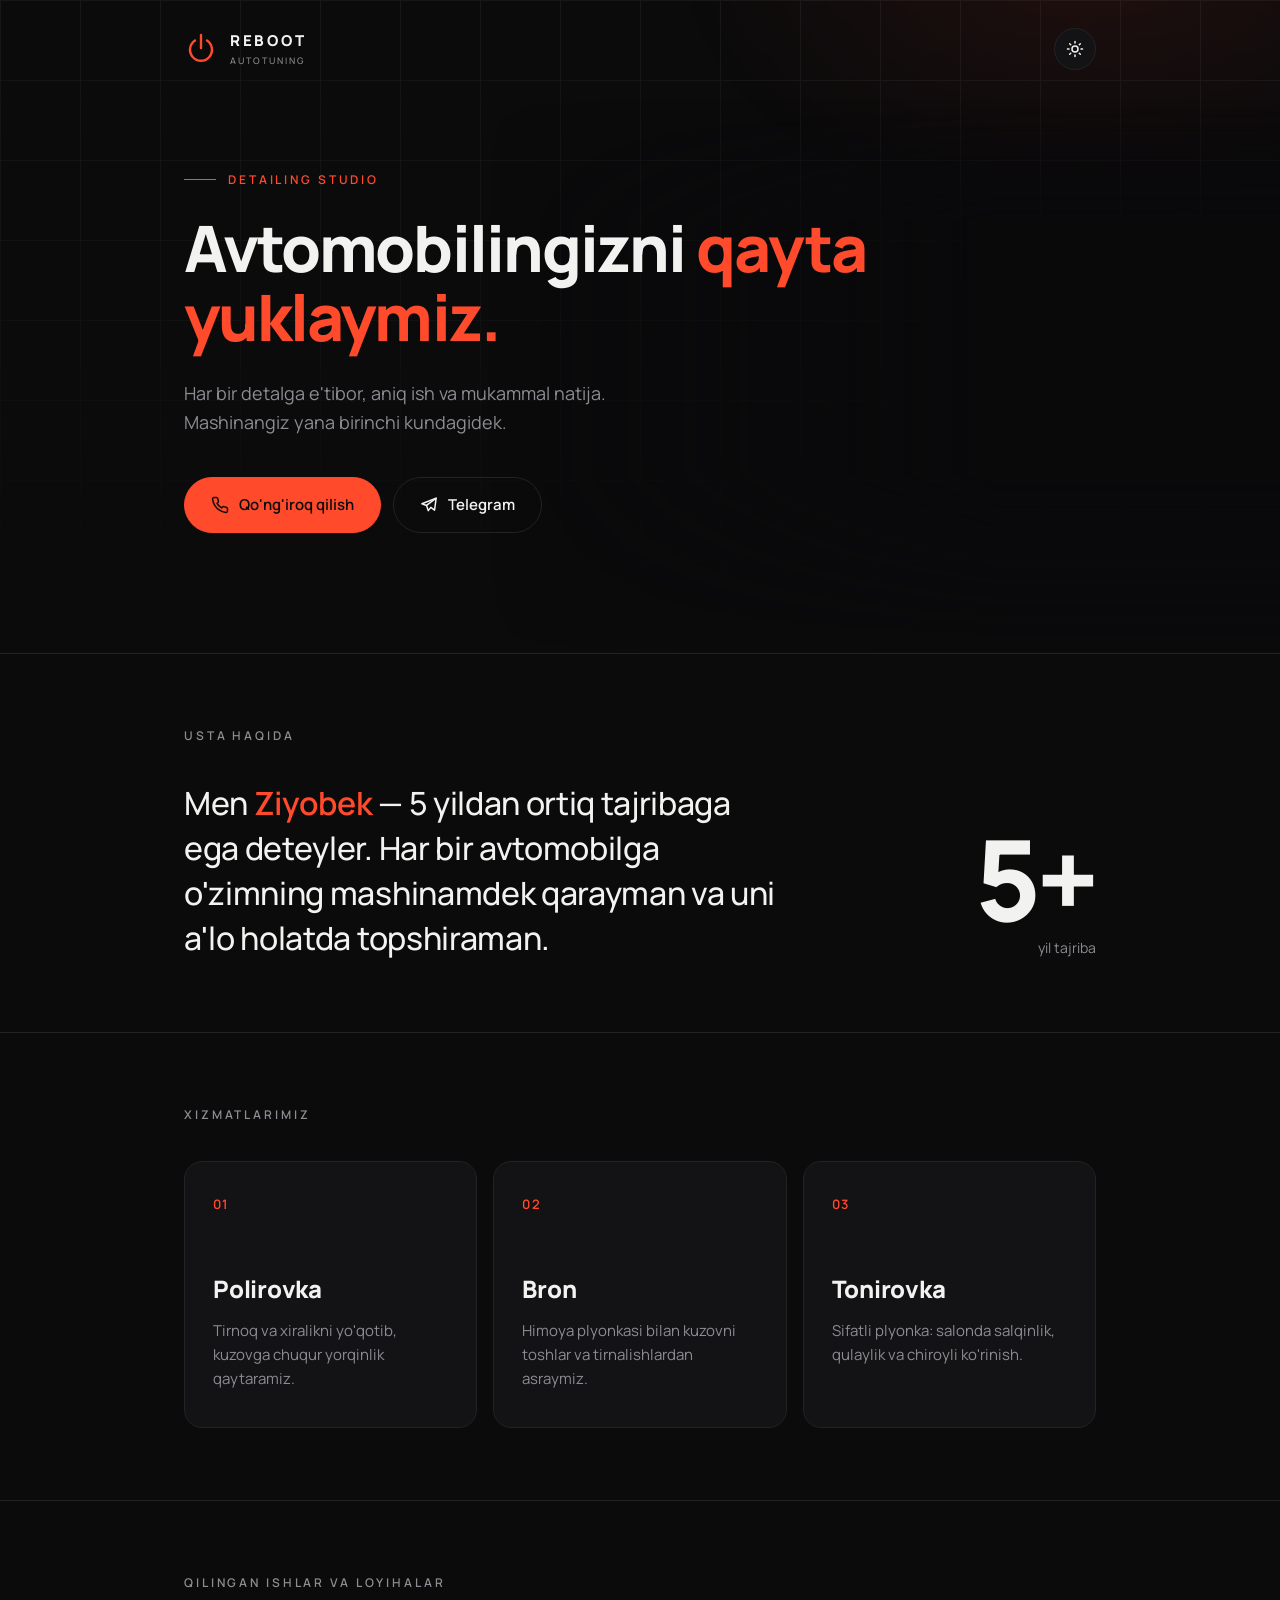
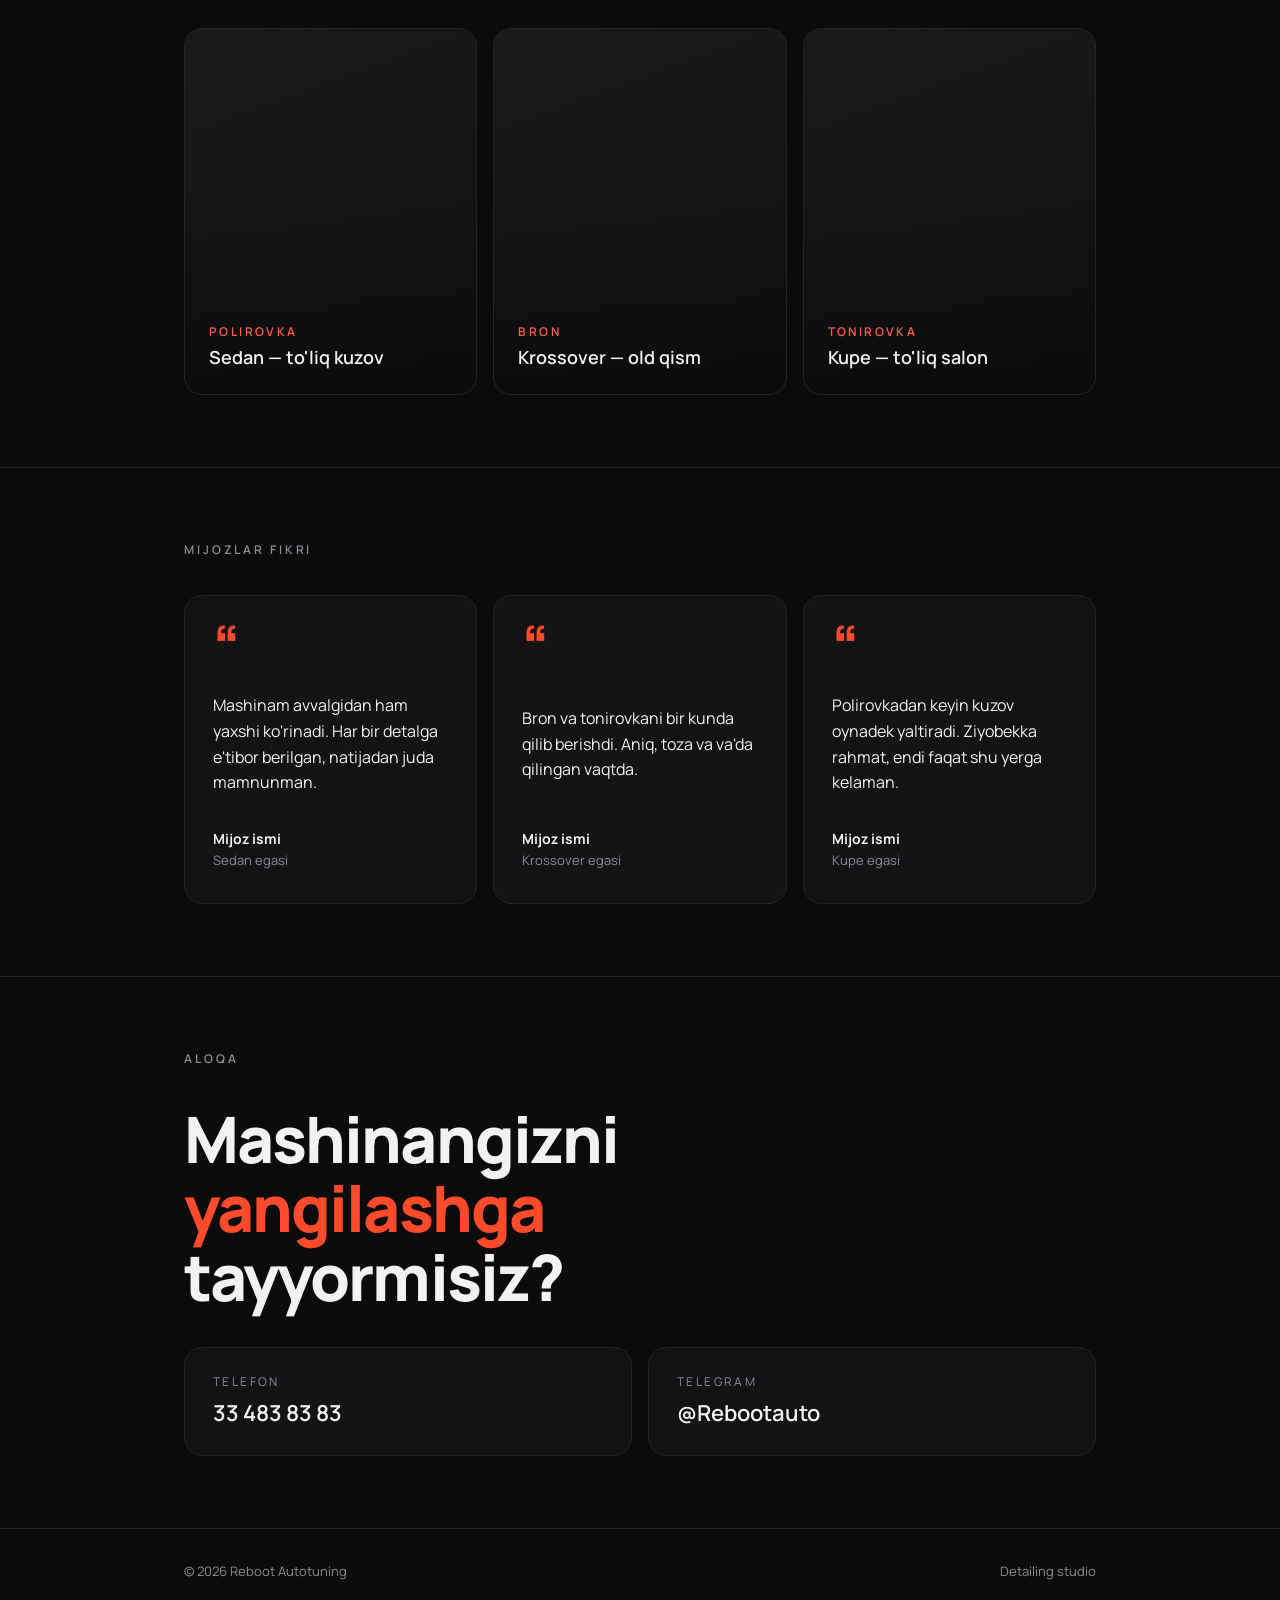
==== index.html @ 63d1b593 "Birinchi commit: Reboot Autotuning vizitka sayti Asosiy sayt (index.html, style.css, script.js), alo" ====
<!DOCTYPE html>
<html lang="uz">
<head>
<meta charset="UTF-8">
<meta name="viewport" content="width=device-width, initial-scale=1">
<title>Reboot Autotuning — Detailing studio</title>
<meta name="description" content="Reboot Autotuning — detailing studiya. Polirovka, bron va tonirovka. Usta: Ziyobek, 5 yildan ortiq tajriba.">
<meta name="theme-color" content="#0b0b0c">
<link rel="preconnect" href="https://fonts.googleapis.com">
<link rel="preconnect" href="https://fonts.gstatic.com" crossorigin>
<link href="https://fonts.googleapis.com/css2?family=Manrope:wght@400;500;600;800&display=swap" rel="stylesheet">
<link rel="stylesheet" href="style.css">
<script src="script.js"></script>
</head>
<body>

<header>
  <div class="wrap">
    <svg class="logo-mark" viewBox="0 0 34 34" fill="none" stroke="currentColor" stroke-width="2.4" stroke-linecap="round" aria-hidden="true">
      <path d="M11 8.5a11 11 0 1 0 12 0"/>
      <path d="M17 3v13"/>
    </svg>
    <div class="logo-text">REBOOT<small>AUTOTUNING</small></div>
    <button class="theme-toggle" id="theme-toggle" type="button" aria-label="Mavzuni almashtirish (qorong'i / yorug')" title="Mavzuni almashtirish">
      <svg class="i-sun" viewBox="0 0 24 24" fill="none" stroke="currentColor" stroke-width="2" stroke-linecap="round" aria-hidden="true"><circle cx="12" cy="12" r="4"/><path d="M12 2v2M12 20v2M4.9 4.9l1.4 1.4M17.7 17.7l1.4 1.4M2 12h2M20 12h2M4.9 19.1l1.4-1.4M17.7 6.3l1.4-1.4"/></svg>
      <svg class="i-moon" viewBox="0 0 24 24" fill="none" stroke="currentColor" stroke-width="2" stroke-linecap="round" stroke-linejoin="round" aria-hidden="true"><path d="M21 12.8A9 9 0 1 1 11.2 3a7 7 0 0 0 9.8 9.8z"/></svg>
    </button>
  </div>
</header>

<main>
  <div class="hero">
    <div class="car-photo" role="img" aria-label="Qora sport avtomobil"></div>
    <div class="wrap">
      <div class="eyebrow">Detailing studio</div>
      <h1>Avtomobilingizni <em>qayta yuklaymiz.</em></h1>
      <p class="lead">Har bir detalga e'tibor, aniq ish va mukammal natija. Mashinangiz yana birinchi kundagidek.</p>
      <div class="btns">
        <a class="btn btn-primary" href="tel:+998334838383">
          <svg viewBox="0 0 24 24" fill="none" stroke="currentColor" stroke-width="2" stroke-linecap="round" stroke-linejoin="round"><path d="M22 16.9v3a2 2 0 0 1-2.2 2 19.8 19.8 0 0 1-8.6-3.1 19.5 19.5 0 0 1-6-6A19.8 19.8 0 0 1 2.1 4.2 2 2 0 0 1 4.1 2h3a2 2 0 0 1 2 1.7c.1 1 .4 1.9.7 2.8a2 2 0 0 1-.5 2.1L8 9.9a16 16 0 0 0 6 6l1.3-1.3a2 2 0 0 1 2.1-.4c.9.3 1.8.6 2.8.7a2 2 0 0 1 1.7 2z"/></svg>
          Qo'ng'iroq qilish
        </a>
        <a class="btn btn-ghost" href="https://t.me/Rebootauto" target="_blank" rel="noopener">
          <svg viewBox="0 0 24 24" fill="none" stroke="currentColor" stroke-width="2" stroke-linecap="round" stroke-linejoin="round"><path d="M21.5 3 2.5 10.3l6.2 2.3 2.3 6.9 3.4-4.3 5 3.7z"/><path d="m8.7 12.6 12.8-9.6"/></svg>
          Telegram
        </a>
      </div>
    </div>
  </div>

  <section>
    <div class="wrap">
      <div class="label">Usta haqida</div>
      <div class="about">
        <p>Men <b>Ziyobek</b> — 5 yildan ortiq tajribaga ega deteyler. Har bir avtomobilga o'zimning mashinamdek qarayman va uni a'lo holatda topshiraman.</p>
        <div class="stat"><strong>5+</strong><span>yil tajriba</span></div>
      </div>
    </div>
  </section>

  <section>
    <div class="wrap">
      <div class="label">Xizmatlarimiz</div>
      <div class="services">
        <div class="card">
          <div class="n">01</div>
          <h3>Polirovka</h3>
          <p>Tirnoq va xiralikni yo'qotib, kuzovga chuqur yorqinlik qaytaramiz.</p>
        </div>
        <div class="card">
          <div class="n">02</div>
          <h3>Bron</h3>
          <p>Himoya plyonkasi bilan kuzovni toshlar va tirnalishlardan asraymiz.</p>
        </div>
        <div class="card">
          <div class="n">03</div>
          <h3>Tonirovka</h3>
          <p>Sifatli plyonka: salonda salqinlik, qulaylik va chiroyli ko'rinish.</p>
        </div>
      </div>
    </div>
  </section>

  <section id="ishlar">
    <div class="wrap">
      <div class="label">Qilingan ishlar va loyihalar</div>
      <!-- Rasm qo'shish: images/ papkaga work-1.jpg, work-2.jpg, work-3.jpg nomi bilan joylang.
           Yangi ish qo'shish uchun <figure> blokini nusxalang. -->
      <div class="works">
        <figure class="work" style="--img: url('images/work-1.jpg')">
          <figcaption><span>Polirovka</span><strong>Sedan — to'liq kuzov</strong></figcaption>
        </figure>
        <figure class="work" style="--img: url('images/work-2.jpg')">
          <figcaption><span>Bron</span><strong>Krossover — old qism</strong></figcaption>
        </figure>
        <figure class="work" style="--img: url('images/work-3.jpg')">
          <figcaption><span>Tonirovka</span><strong>Kupe — to'liq salon</strong></figcaption>
        </figure>
      </div>
    </div>
  </section>

  <section id="fikrlar">
    <div class="wrap">
      <div class="label">Mijozlar fikri</div>
      <!-- DIQQAT: quyidagi fikrlar namuna. Saytni e'lon qilishdan oldin haqiqiy mijozlar fikri bilan almashtiring. -->
      <div class="reviews">
        <blockquote class="review">
          <p>Mashinam avvalgidan ham yaxshi ko'rinadi. Har bir detalga e'tibor berilgan, natijadan juda mamnunman.</p>
          <footer><strong>Mijoz ismi</strong><span>Sedan egasi</span></footer>
        </blockquote>
        <blockquote class="review">
          <p>Bron va tonirovkani bir kunda qilib berishdi. Aniq, toza va va'da qilingan vaqtda.</p>
          <footer><strong>Mijoz ismi</strong><span>Krossover egasi</span></footer>
        </blockquote>
        <blockquote class="review">
          <p>Polirovkadan keyin kuzov oynadek yaltiradi. Ziyobekka rahmat, endi faqat shu yerga kelaman.</p>
          <footer><strong>Mijoz ismi</strong><span>Kupe egasi</span></footer>
        </blockquote>
      </div>
    </div>
  </section>

  <section class="contact">
    <div class="wrap">
      <div class="label">Aloqa</div>
      <h2>Mashinangizni <em>yangilashga</em> tayyormisiz?</h2>
      <div class="contact-list">
        <a class="contact-item" href="tel:+998334838383">
          <span>Telefon</span>
          <strong>33 483 83 83</strong>
        </a>
        <a class="contact-item" href="https://t.me/Rebootauto" target="_blank" rel="noopener">
          <span>Telegram</span>
          <strong>@Rebootauto</strong>
        </a>
      </div>
    </div>
  </section>
</main>

<footer>
  <div class="wrap">
    <span>© <span id="y">2026</span> Reboot Autotuning</span>
    <span>Detailing studio</span>
  </div>
</footer>

</body>
</html>
---- style.css ----
:root {
  color-scheme: dark;
  --bg: #0b0b0c;
  --surface: #131315;
  --line: #232326;
  --text: #f2f2f0;
  --muted: #8c8c92;
  --accent: #ff4a2b;
  --accent-hover: #ff6246;
  --on-accent: #0b0b0c;
  --glow: rgba(255,74,43,.16);
  --ph-a: #1a1a1d;
  --ph-b: #0f0f11;
}
:root[data-theme="light"] {
  color-scheme: light;
  --bg: #f4f3f0;
  --surface: #ffffff;
  --line: #e1dfda;
  --text: #141416;
  --muted: #66666d;
  --accent: #d9341a;
  --accent-hover: #bf2b13;
  --on-accent: #ffffff;
  --glow: rgba(217,52,26,.10);
  --ph-a: #e9e7e2;
  --ph-b: #d9d6cf;
}
* { box-sizing: border-box; margin: 0; padding: 0; }
html { scroll-behavior: smooth; }
body {
  background: var(--bg);
  color: var(--text);
  font-family: "Manrope", system-ui, -apple-system, "Segoe UI", sans-serif;
  line-height: 1.6;
  -webkit-font-smoothing: antialiased;
  overflow-x: hidden;
}
a { color: inherit; text-decoration: none; }

/* background glow + fine grid */
body::before {
  content: "";
  position: fixed; inset: 0; z-index: -1;
  background:
    radial-gradient(600px 400px at 85% -5%, var(--glow), transparent 70%),
    linear-gradient(var(--line) 1px, transparent 1px) 0 0 / 80px 80px,
    linear-gradient(90deg, var(--line) 1px, transparent 1px) 0 0 / 80px 80px;
  opacity: .55;
  mask-image: linear-gradient(#000 0%, transparent 70%);
  -webkit-mask-image: linear-gradient(#000 0%, transparent 70%);
}

.wrap { max-width: 960px; margin: 0 auto; padding: 0 24px; }

/* header */
header { padding: 28px 0; }
header .wrap { display: flex; align-items: center; gap: 12px; }
.logo-mark { width: 34px; height: 34px; flex: none; color: var(--accent); }
.logo-text { font-weight: 800; letter-spacing: .18em; font-size: 15px; }
.logo-text small {
  display: block; font-weight: 500; letter-spacing: .22em;
  font-size: 9px; color: var(--muted); margin-top: 1px;
}

/* theme toggle */
.nav-link { margin-left: auto; font-weight: 600; font-size: 14px; padding: 9px 18px; border-radius: 999px; border: 1px solid var(--line); background: var(--surface); transition: border-color .2s; }
.nav-link:hover { border-color: var(--accent); }
.nav-link + .theme-toggle { margin-left: 0; }
.theme-toggle {
  margin-left: auto; width: 42px; height: 42px; flex: none;
  display: grid; place-items: center; cursor: pointer;
  background: var(--surface); color: var(--text);
  border: 1px solid var(--line); border-radius: 50%;
  transition: border-color .2s, transform .2s;
}
.theme-toggle:hover { border-color: var(--accent); transform: rotate(15deg); }
.theme-toggle:focus-visible { outline: 2px solid var(--accent); outline-offset: 3px; }
.theme-toggle svg { width: 18px; height: 18px; }
.theme-toggle .i-moon { display: none; }
:root[data-theme="light"] .theme-toggle .i-sun { display: none; }
:root[data-theme="light"] .theme-toggle .i-moon { display: block; }
.theme-anim, .theme-anim * { transition: background-color .3s, color .3s, border-color .3s !important; }

/* hero */
:root { --h-size: clamp(34px, 6vw, 64px); }
.hero { padding: 72px 0 120px; position: relative; overflow: hidden; }
.hero .wrap { position: relative; z-index: 1; }
.car-photo {
  position: absolute; inset: 0; z-index: 0; pointer-events: none;
  background: #0b0b0c url("https://images.unsplash.com/photo-1747770641554-a1c16ad4821e?fm=jpg&q=70&w=1600&auto=format&fit=crop") center 48% / cover no-repeat;
  transform: scaleX(-1);
  opacity: .9; filter: brightness(1.35) contrast(1.05);
  mask-image: linear-gradient(to left, transparent 38%, #000 78%), linear-gradient(to bottom, transparent 0%, #000 22%, #000 68%, transparent 100%);
  -webkit-mask-image: linear-gradient(to left, transparent 38%, #000 78%), linear-gradient(to bottom, transparent 0%, #000 22%, #000 68%, transparent 100%);
  mask-composite: intersect; -webkit-mask-composite: source-in;
}
.eyebrow {
  font-size: 12px; font-weight: 600; letter-spacing: .24em;
  text-transform: uppercase; color: var(--accent);
  display: flex; align-items: center; gap: 12px; margin-bottom: 24px;
}
.eyebrow::before { content: ""; width: 32px; height: 1px; background: var(--accent); }
h1 {
  font-size: var(--h-size);
  line-height: 1.08; font-weight: 800; letter-spacing: -.03em;
  max-width: 16ch;
}
h1 em { font-style: normal; color: var(--accent); }
.lead { margin-top: 28px; max-width: 46ch; color: var(--muted); font-size: 18px; }

.btns { display: flex; flex-wrap: wrap; gap: 12px; margin-top: 40px; }
.btn {
  display: inline-flex; align-items: center; gap: 10px;
  padding: 15px 26px; border-radius: 999px;
  font-weight: 600; font-size: 15px;
  border: 1px solid var(--line);
  transition: transform .2s, background .2s, border-color .2s;
}
.btn svg { width: 18px; height: 18px; flex: none; }
.btn:hover { transform: translateY(-2px); }
.btn-primary { background: var(--accent); border-color: var(--accent); color: var(--on-accent); }
.btn-primary:hover { background: var(--accent-hover); border-color: var(--accent-hover); }
.btn-ghost:hover { border-color: var(--text); }

/* sections */
section { padding: 72px 0; border-top: 1px solid var(--line); }
.label {
  font-size: 12px; font-weight: 600; letter-spacing: .24em;
  text-transform: uppercase; color: var(--muted); margin-bottom: 36px;
}

/* about */
.about { display: grid; grid-template-columns: 1fr auto; gap: 48px; align-items: end; }
.about p { font-size: clamp(22px, 3.4vw, 32px); font-weight: 500; line-height: 1.4; letter-spacing: -.01em; max-width: 30ch; }
.about p b { color: var(--accent); font-weight: 600; }
.stat { text-align: right; }
.stat strong { display: block; font-size: clamp(64px, 11vw, 112px); font-weight: 800; line-height: 1; letter-spacing: -.04em; }
.stat span { color: var(--muted); font-size: 14px; }

/* services */
.services { display: grid; grid-template-columns: repeat(3, 1fr); gap: 16px; }
.card {
  background: var(--surface); border: 1px solid var(--line);
  border-radius: 18px; padding: 32px 28px 36px;
  transition: border-color .25s, transform .25s;
}
.card:hover { border-color: var(--accent); transform: translateY(-4px); }
.card .n { font-size: 13px; color: var(--accent); font-weight: 600; letter-spacing: .1em; }
.card h3 { font-size: 24px; font-weight: 800; letter-spacing: -.01em; margin: 56px 0 10px; }
.card p { color: var(--muted); font-size: 15px; }

/* contact */
.contact h2 { font-size: var(--h-size); font-weight: 800; letter-spacing: -.03em; line-height: 1.08; margin-bottom: 36px; max-width: 16ch; }
.contact h2 em { font-style: normal; color: var(--accent); }
.contact-list { display: grid; grid-template-columns: repeat(2, 1fr); gap: 16px; }
.contact-item {
  display: flex; flex-direction: column; gap: 4px;
  background: var(--surface); border: 1px solid var(--line);
  border-radius: 18px; padding: 24px 28px;
  transition: border-color .25s, transform .25s;
}
.contact-item:hover { border-color: var(--accent); transform: translateY(-3px); }
.contact-item span { font-size: 12px; letter-spacing: .2em; text-transform: uppercase; color: var(--muted); }
.contact-item strong { font-size: 22px; font-weight: 600; }

footer { padding: 32px 0 48px; color: var(--muted); font-size: 13px; border-top: 1px solid var(--line); }
footer .wrap { display: flex; justify-content: space-between; flex-wrap: wrap; gap: 8px; }

/* works */
.works { display: grid; grid-template-columns: repeat(3, 1fr); gap: 16px; }
.work {
  position: relative; aspect-ratio: 4 / 5; overflow: hidden;
  border-radius: 18px; border: 1px solid var(--line);
  background:
    linear-gradient(to top, rgba(11,11,12,.9) 0%, rgba(11,11,12,0) 55%),
    var(--img) center / cover no-repeat,
    linear-gradient(160deg, var(--ph-a), var(--ph-b));
  transition: border-color .25s, transform .25s;
}
.work:hover { border-color: var(--accent); transform: translateY(-4px); }
.work figcaption { position: absolute; left: 24px; right: 24px; bottom: 22px; display: flex; flex-direction: column; gap: 2px; }
.work figcaption span { font-size: 12px; font-weight: 600; letter-spacing: .2em; text-transform: uppercase; color: #ff6246; }
.work figcaption strong { font-size: 18px; font-weight: 600; color: #f2f2f0; }

/* reviews */
.reviews { display: grid; grid-template-columns: repeat(3, 1fr); gap: 16px; }
.review {
  background: var(--surface); border: 1px solid var(--line);
  border-radius: 18px; padding: 32px 28px;
  display: flex; flex-direction: column; justify-content: space-between; gap: 32px;
}
.review::before { content: "\201C"; font-size: 56px; line-height: .6; color: var(--accent); font-weight: 800; }
.review p { font-size: 16px; line-height: 1.6; }
.review footer { display: flex; flex-direction: column; padding: 0; border: 0; color: var(--text); font-size: 14px; }
.review footer span { color: var(--muted); font-size: 13px; }

/* light theme: soften the dark photo into the light page */
:root[data-theme="light"] .car-photo { opacity: .32; mix-blend-mode: multiply; filter: brightness(1.6) contrast(1.1); }

/* entrance */
@keyframes rise { from { opacity: 0; transform: translateY(18px); } to { opacity: 1; transform: none; } }
.hero .wrap > * { animation: rise .8s cubic-bezier(.2,.7,.2,1) both; }
.hero .wrap > *:nth-child(2) { animation-delay: .08s; }
.hero .wrap > *:nth-child(3) { animation-delay: .16s; }
.hero .wrap > *:nth-child(4) { animation-delay: .24s; }
@media (prefers-reduced-motion: reduce) {
  html { scroll-behavior: auto; }
  .hero .wrap > * { animation: none; }
  .btn, .card, .contact-item { transition: none; }
}

@media (max-width: 720px) {
  .hero { padding: 40px 0 150px; }
  .car-photo { background-position: 30% 55%; opacity: .7; }
  :root[data-theme="light"] .car-photo { opacity: .28; }
  .about { grid-template-columns: 1fr; gap: 32px; }
  .stat { text-align: left; }
  .services, .contact-list { grid-template-columns: 1fr; }
  .works, .reviews { grid-template-columns: 1fr; }
  .work { aspect-ratio: 4 / 3; }
  .card h3 { margin-top: 36px; }
  .btn { flex: 1 1 100%; justify-content: center; }
  section { padding: 56px 0; }
}
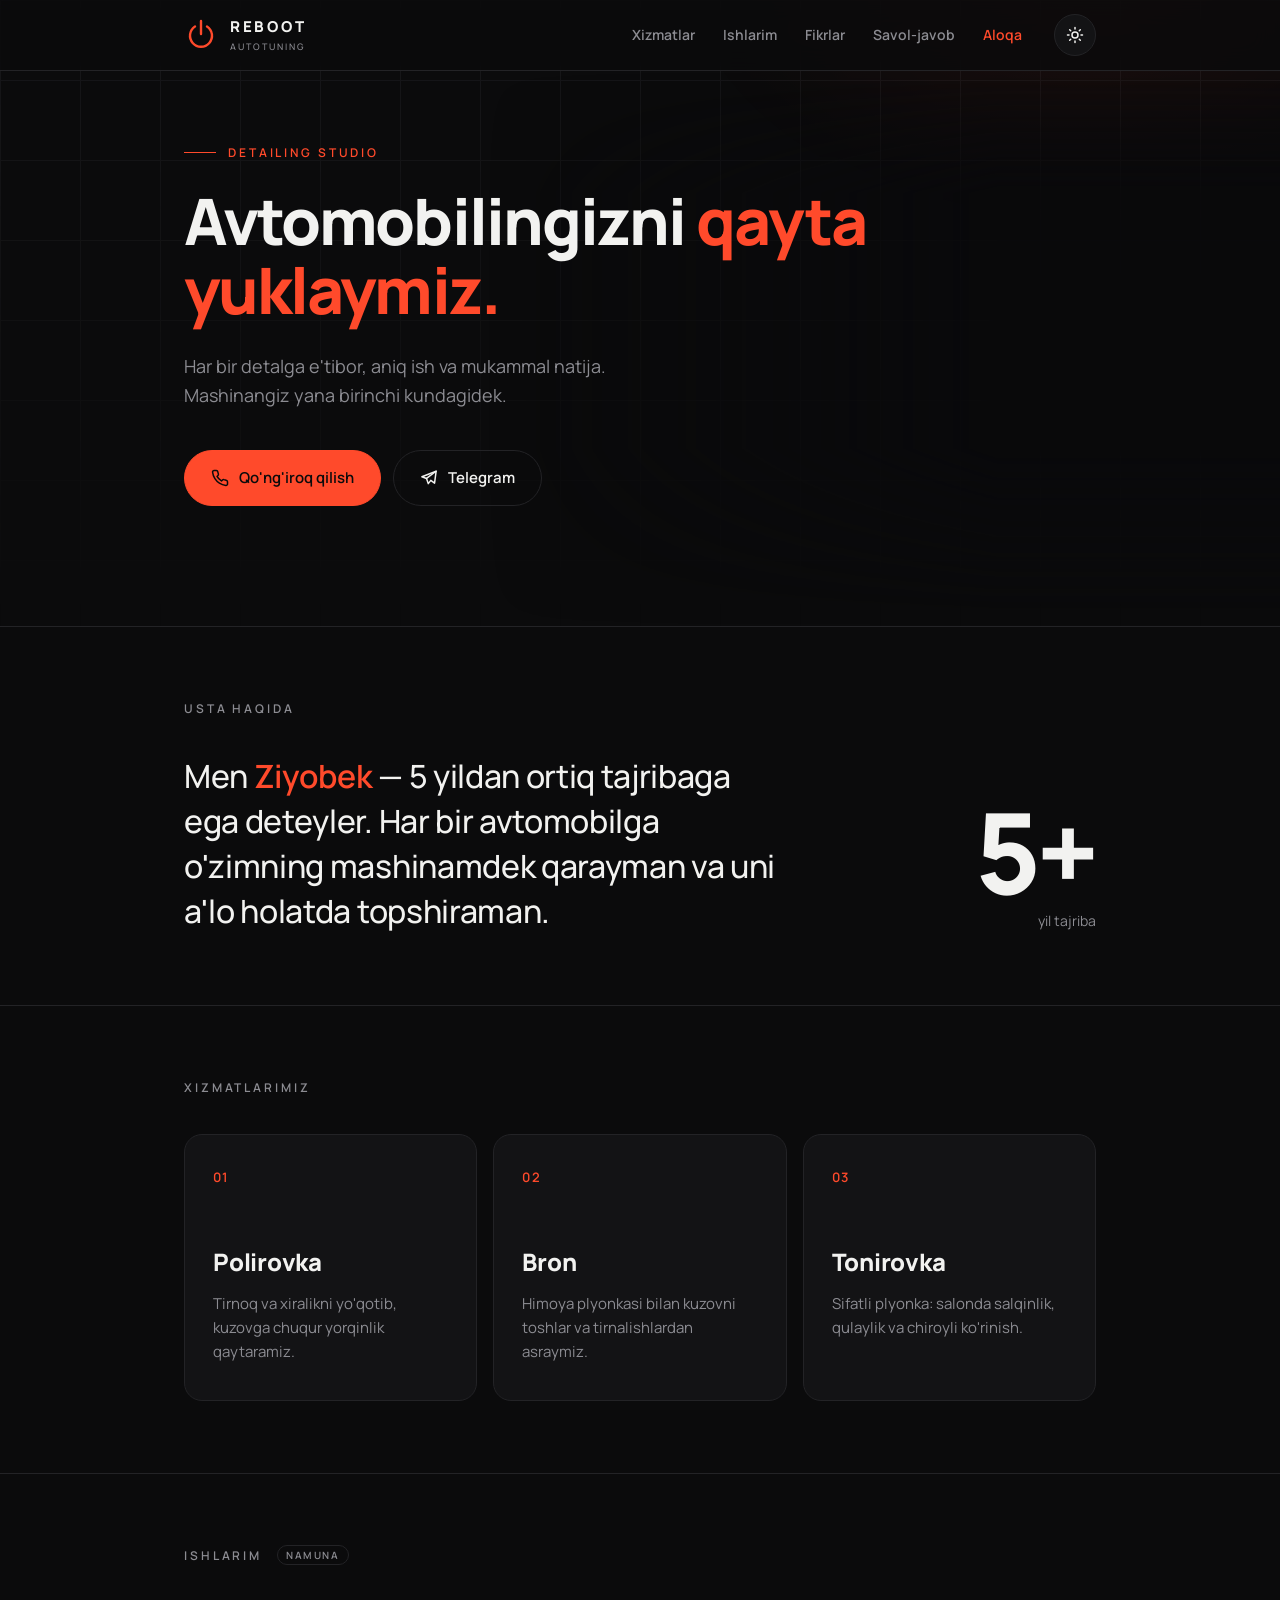
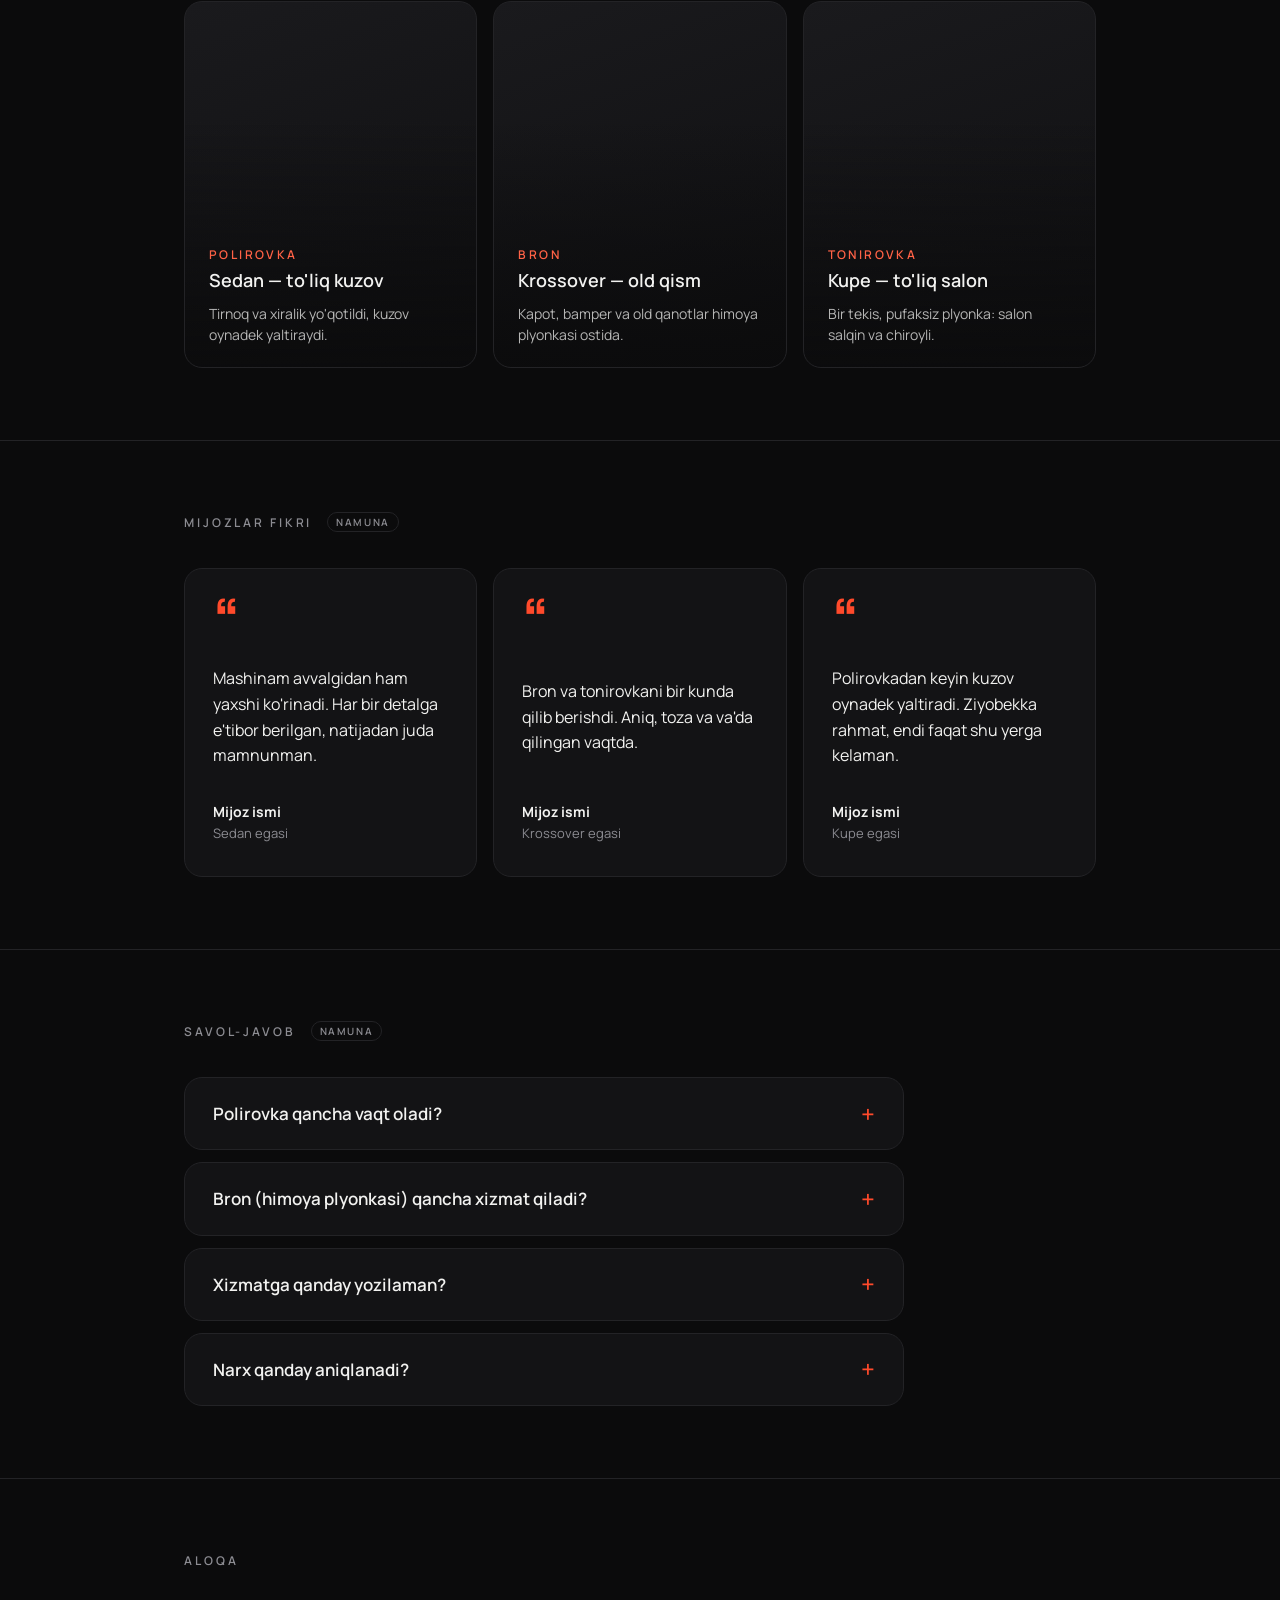
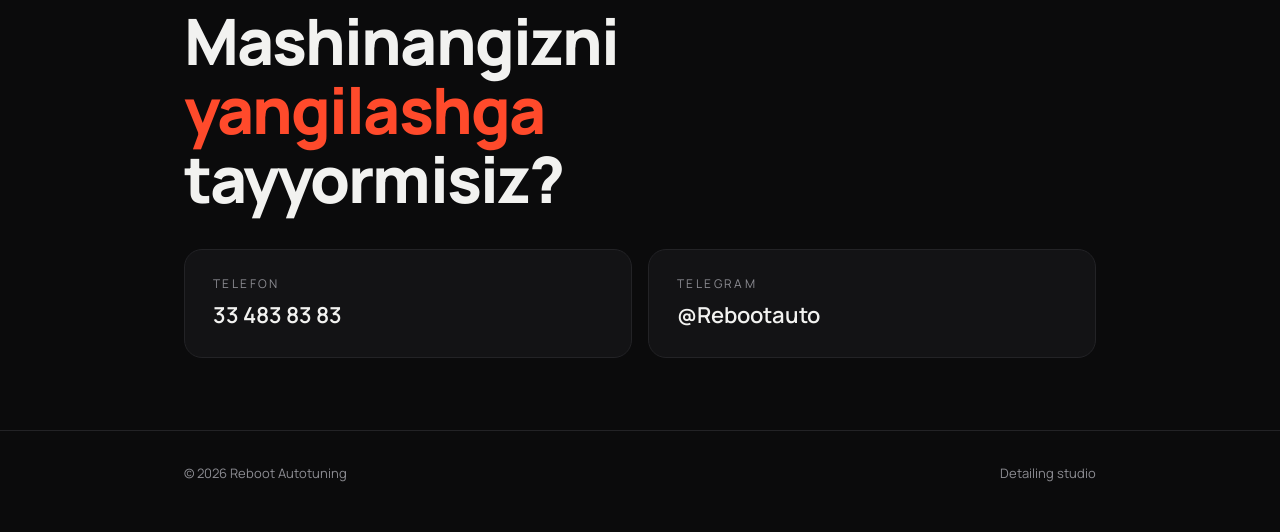
==== commit 0a5d0cce: "Yopishib turadigan menyu, Savol-javob bo'limi, namuna belgilari - Sticky menyu: bo'limlarga havolala" ====
--- a/index.html
+++ b/index.html
@@ -21,6 +21,13 @@
       <path d="M17 3v13"/>
     </svg>
     <div class="logo-text">REBOOT<small>AUTOTUNING</small></div>
+    <nav class="nav" aria-label="Sayt bo'limlari">
+      <a href="#xizmatlar">Xizmatlar</a>
+      <a href="#ishlar">Ishlarim</a>
+      <a href="#fikrlar">Fikrlar</a>
+      <a href="#savol-javob">Savol-javob</a>
+      <a href="#aloqa">Aloqa</a>
+    </nav>
     <button class="theme-toggle" id="theme-toggle" type="button" aria-label="Mavzuni almashtirish (qorong'i / yorug')" title="Mavzuni almashtirish">
       <svg class="i-sun" viewBox="0 0 24 24" fill="none" stroke="currentColor" stroke-width="2" stroke-linecap="round" aria-hidden="true"><circle cx="12" cy="12" r="4"/><path d="M12 2v2M12 20v2M4.9 4.9l1.4 1.4M17.7 17.7l1.4 1.4M2 12h2M20 12h2M4.9 19.1l1.4-1.4M17.7 6.3l1.4-1.4"/></svg>
       <svg class="i-moon" viewBox="0 0 24 24" fill="none" stroke="currentColor" stroke-width="2" stroke-linecap="round" stroke-linejoin="round" aria-hidden="true"><path d="M21 12.8A9 9 0 1 1 11.2 3a7 7 0 0 0 9.8 9.8z"/></svg>
@@ -58,7 +65,7 @@
     </div>
   </section>
 
-  <section>
+  <section id="xizmatlar">
     <div class="wrap">
       <div class="label">Xizmatlarimiz</div>
       <div class="services">
@@ -83,18 +90,19 @@
 
   <section id="ishlar">
     <div class="wrap">
-      <div class="label">Qilingan ishlar va loyihalar</div>
-      <!-- Rasm qo'shish: images/ papkaga work-1.jpg, work-2.jpg, work-3.jpg nomi bilan joylang.
+      <div class="label">Ishlarim <small class="tag">namuna</small></div>
+      <!-- DIQQAT: nomlar va izohlar namuna. Haqiqiy ishlar bilan almashtiring.
+           Rasm qo'shish: images/ papkaga work-1.jpg, work-2.jpg, work-3.jpg nomi bilan joylang.
            Yangi ish qo'shish uchun <figure> blokini nusxalang. -->
       <div class="works">
         <figure class="work" style="--img: url('images/work-1.jpg')">
-          <figcaption><span>Polirovka</span><strong>Sedan — to'liq kuzov</strong></figcaption>
+          <figcaption><span>Polirovka</span><strong>Sedan — to'liq kuzov</strong><p>Tirnoq va xiralik yo'qotildi, kuzov oynadek yaltiraydi.</p></figcaption>
         </figure>
         <figure class="work" style="--img: url('images/work-2.jpg')">
-          <figcaption><span>Bron</span><strong>Krossover — old qism</strong></figcaption>
+          <figcaption><span>Bron</span><strong>Krossover — old qism</strong><p>Kapot, bamper va old qanotlar himoya plyonkasi ostida.</p></figcaption>
         </figure>
         <figure class="work" style="--img: url('images/work-3.jpg')">
-          <figcaption><span>Tonirovka</span><strong>Kupe — to'liq salon</strong></figcaption>
+          <figcaption><span>Tonirovka</span><strong>Kupe — to'liq salon</strong><p>Bir tekis, pufaksiz plyonka: salon salqin va chiroyli.</p></figcaption>
         </figure>
       </div>
     </div>
@@ -102,7 +110,7 @@
 
   <section id="fikrlar">
     <div class="wrap">
-      <div class="label">Mijozlar fikri</div>
+      <div class="label">Mijozlar fikri <small class="tag">namuna</small></div>
       <!-- DIQQAT: quyidagi fikrlar namuna. Saytni e'lon qilishdan oldin haqiqiy mijozlar fikri bilan almashtiring. -->
       <div class="reviews">
         <blockquote class="review">
@@ -121,7 +129,32 @@
     </div>
   </section>
 
-  <section class="contact">
+  <section id="savol-javob">
+    <div class="wrap">
+      <div class="label">Savol-javob <small class="tag">namuna</small></div>
+      <!-- DIQQAT: javoblar umumiy namuna. Haqiqiy muddat, kafolat va narx ma'lumotlarini Ziyobekdan olib almashtiring. -->
+      <div class="faq">
+        <details class="faq-item">
+          <summary>Polirovka qancha vaqt oladi?</summary>
+          <p>Muddat kuzovning holatiga va tanlangan bosqichga bog'liq: yengil tiklash tezroq, chuqur tirnoqlar esa ko'proq vaqt talab qiladi. Mashinani ko'rib, aniq muddatni Ziyobek o'zi aytadi.</p>
+        </details>
+        <details class="faq-item">
+          <summary>Bron (himoya plyonkasi) qancha xizmat qiladi?</summary>
+          <p>Bu tanlangan plyonka turiga va parvarishga bog'liq. Xizmat muddatini ish boshlanishidan oldin aniq tushuntirib beramiz.</p>
+        </details>
+        <details class="faq-item">
+          <summary>Xizmatga qanday yozilaman?</summary>
+          <p>Telefon <a href="tel:+998334838383">33 483 83 83</a> yoki Telegram <a href="https://t.me/Rebootauto" target="_blank" rel="noopener">@Rebootauto</a> orqali yozing, qulay vaqtni kelishamiz.</p>
+        </details>
+        <details class="faq-item">
+          <summary>Narx qanday aniqlanadi?</summary>
+          <p>Narx mashina o'lchamiga, kuzov holatiga va tanlangan xizmatga bog'liq. Mashina rasmini yuboring yoki olib keling, ko'rib chiqib aniq narxni aytamiz.</p>
+        </details>
+      </div>
+    </div>
+  </section>
+
+  <section class="contact" id="aloqa">
     <div class="wrap">
       <div class="label">Aloqa</div>
       <h2>Mashinangizni <em>yangilashga</em> tayyormisiz?</h2>
--- a/style.css
+++ b/style.css
@@ -9,6 +9,8 @@
   --accent-hover: #ff6246;
   --on-accent: #0b0b0c;
   --glow: rgba(255,74,43,.16);
+  --header-bg: rgba(11,11,12,.8);
+  --on-photo-muted: rgba(242,242,240,.74);
   --ph-a: #1a1a1d;
   --ph-b: #0f0f11;
 }
@@ -23,6 +25,8 @@
   --accent-hover: #bf2b13;
   --on-accent: #ffffff;
   --glow: rgba(217,52,26,.10);
+  --header-bg: rgba(244,243,240,.82);
+  --on-photo-muted: rgba(242,242,240,.74);
   --ph-a: #e9e7e2;
   --ph-b: #d9d6cf;
 }
@@ -53,9 +57,30 @@
 
 .wrap { max-width: 960px; margin: 0 auto; padding: 0 24px; }
 
-/* header */
-header { padding: 28px 0; }
+/* header — scroll qilganda tepada yopishib turadi */
+header {
+  position: sticky; top: 0; z-index: 50;
+  padding: 14px 0;
+  background: var(--header-bg);
+  -webkit-backdrop-filter: blur(14px); backdrop-filter: blur(14px);
+  border-bottom: 1px solid var(--line);
+}
 header .wrap { display: flex; align-items: center; gap: 12px; }
+
+/* menyu */
+.nav { margin-left: auto; display: flex; align-items: center; gap: 4px; }
+.nav a {
+  font-size: 14px; font-weight: 600; color: var(--muted);
+  padding: 8px 12px; border-radius: 999px; white-space: nowrap;
+  transition: color .2s, background .2s;
+}
+.nav a:hover { color: var(--text); }
+.nav a.is-active { color: var(--accent); }
+.nav a:focus-visible { outline: 2px solid var(--accent); outline-offset: 2px; }
+.nav + .theme-toggle { margin-left: 8px; }
+
+/* bo'limga o'tganda sarlavha menyu ostida qolib ketmasin */
+section[id] { scroll-margin-top: 72px; }
 .logo-mark { width: 34px; height: 34px; flex: none; color: var(--accent); }
 .logo-text { font-weight: 800; letter-spacing: .18em; font-size: 15px; }
 .logo-text small {
@@ -173,7 +198,7 @@
   position: relative; aspect-ratio: 4 / 5; overflow: hidden;
   border-radius: 18px; border: 1px solid var(--line);
   background:
-    linear-gradient(to top, rgba(11,11,12,.9) 0%, rgba(11,11,12,0) 55%),
+    linear-gradient(to top, rgba(11,11,12,.92) 0%, rgba(11,11,12,0) 68%),
     var(--img) center / cover no-repeat,
     linear-gradient(160deg, var(--ph-a), var(--ph-b));
   transition: border-color .25s, transform .25s;
@@ -182,6 +207,13 @@
 .work figcaption { position: absolute; left: 24px; right: 24px; bottom: 22px; display: flex; flex-direction: column; gap: 2px; }
 .work figcaption span { font-size: 12px; font-weight: 600; letter-spacing: .2em; text-transform: uppercase; color: #ff6246; }
 .work figcaption strong { font-size: 18px; font-weight: 600; color: #f2f2f0; }
+.work figcaption p { margin-top: 6px; font-size: 14px; line-height: 1.5; color: var(--on-photo-muted); }
+
+/* "namuna" belgisi — haqiqiy ma'lumot bilan almashtirilguncha ko'rinib turadi */
+.label .tag {
+  margin-left: 10px; padding: 2px 8px; border: 1px solid var(--line); border-radius: 999px;
+  font-size: 10px; font-weight: 600; letter-spacing: .16em; vertical-align: 1px;
+}
 
 /* reviews */
 .reviews { display: grid; grid-template-columns: repeat(3, 1fr); gap: 16px; }
@@ -194,6 +226,29 @@
 .review p { font-size: 16px; line-height: 1.6; }
 .review footer { display: flex; flex-direction: column; padding: 0; border: 0; color: var(--text); font-size: 14px; }
 .review footer span { color: var(--muted); font-size: 13px; }
+
+/* faq */
+.faq { display: grid; gap: 12px; max-width: 720px; }
+.faq-item {
+  background: var(--surface); border: 1px solid var(--line);
+  border-radius: 18px; transition: border-color .25s;
+}
+.faq-item:hover, .faq-item[open] { border-color: var(--accent); }
+.faq-item summary {
+  list-style: none; cursor: pointer;
+  display: flex; align-items: center; justify-content: space-between; gap: 16px;
+  padding: 22px 28px; font-size: 17px; font-weight: 600;
+}
+.faq-item summary::-webkit-details-marker { display: none; }
+.faq-item summary::after {
+  content: "+"; flex: none; font-size: 24px; line-height: 1; font-weight: 500;
+  color: var(--accent); transition: transform .25s;
+}
+.faq-item[open] summary::after { transform: rotate(45deg); }
+.faq-item summary:focus-visible { outline: 2px solid var(--accent); outline-offset: -2px; border-radius: 18px; }
+.faq-item p { padding: 0 28px 24px; color: var(--muted); font-size: 15px; max-width: 60ch; }
+.faq-item p a { color: var(--accent); font-weight: 600; }
+.faq-item p a:hover { color: var(--accent-hover); }
 
 /* light theme: soften the dark photo into the light page */
 :root[data-theme="light"] .car-photo { opacity: .32; mix-blend-mode: multiply; filter: brightness(1.6) contrast(1.1); }
@@ -207,10 +262,20 @@
 @media (prefers-reduced-motion: reduce) {
   html { scroll-behavior: auto; }
   .hero .wrap > * { animation: none; }
-  .btn, .card, .contact-item { transition: none; }
+  .btn, .card, .contact-item, .faq-item, .faq-item summary::after { transition: none; }
 }
 
 @media (max-width: 720px) {
+  header { padding: 10px 0 6px; }
+  header .wrap { flex-wrap: wrap; row-gap: 4px; }
+  .theme-toggle, .nav + .theme-toggle { margin-left: auto; }
+  /* menyu logotip ostida alohida qator, gorizontal siljiydi */
+  .nav {
+    order: 3; flex: 0 0 100%; margin: 0 -8px; padding: 0 8px;
+    overflow-x: auto; scrollbar-width: none;
+  }
+  .nav::-webkit-scrollbar { display: none; }
+  section[id] { scroll-margin-top: 108px; }
   .hero { padding: 40px 0 150px; }
   .car-photo { background-position: 30% 55%; opacity: .7; }
   :root[data-theme="light"] .car-photo { opacity: .28; }
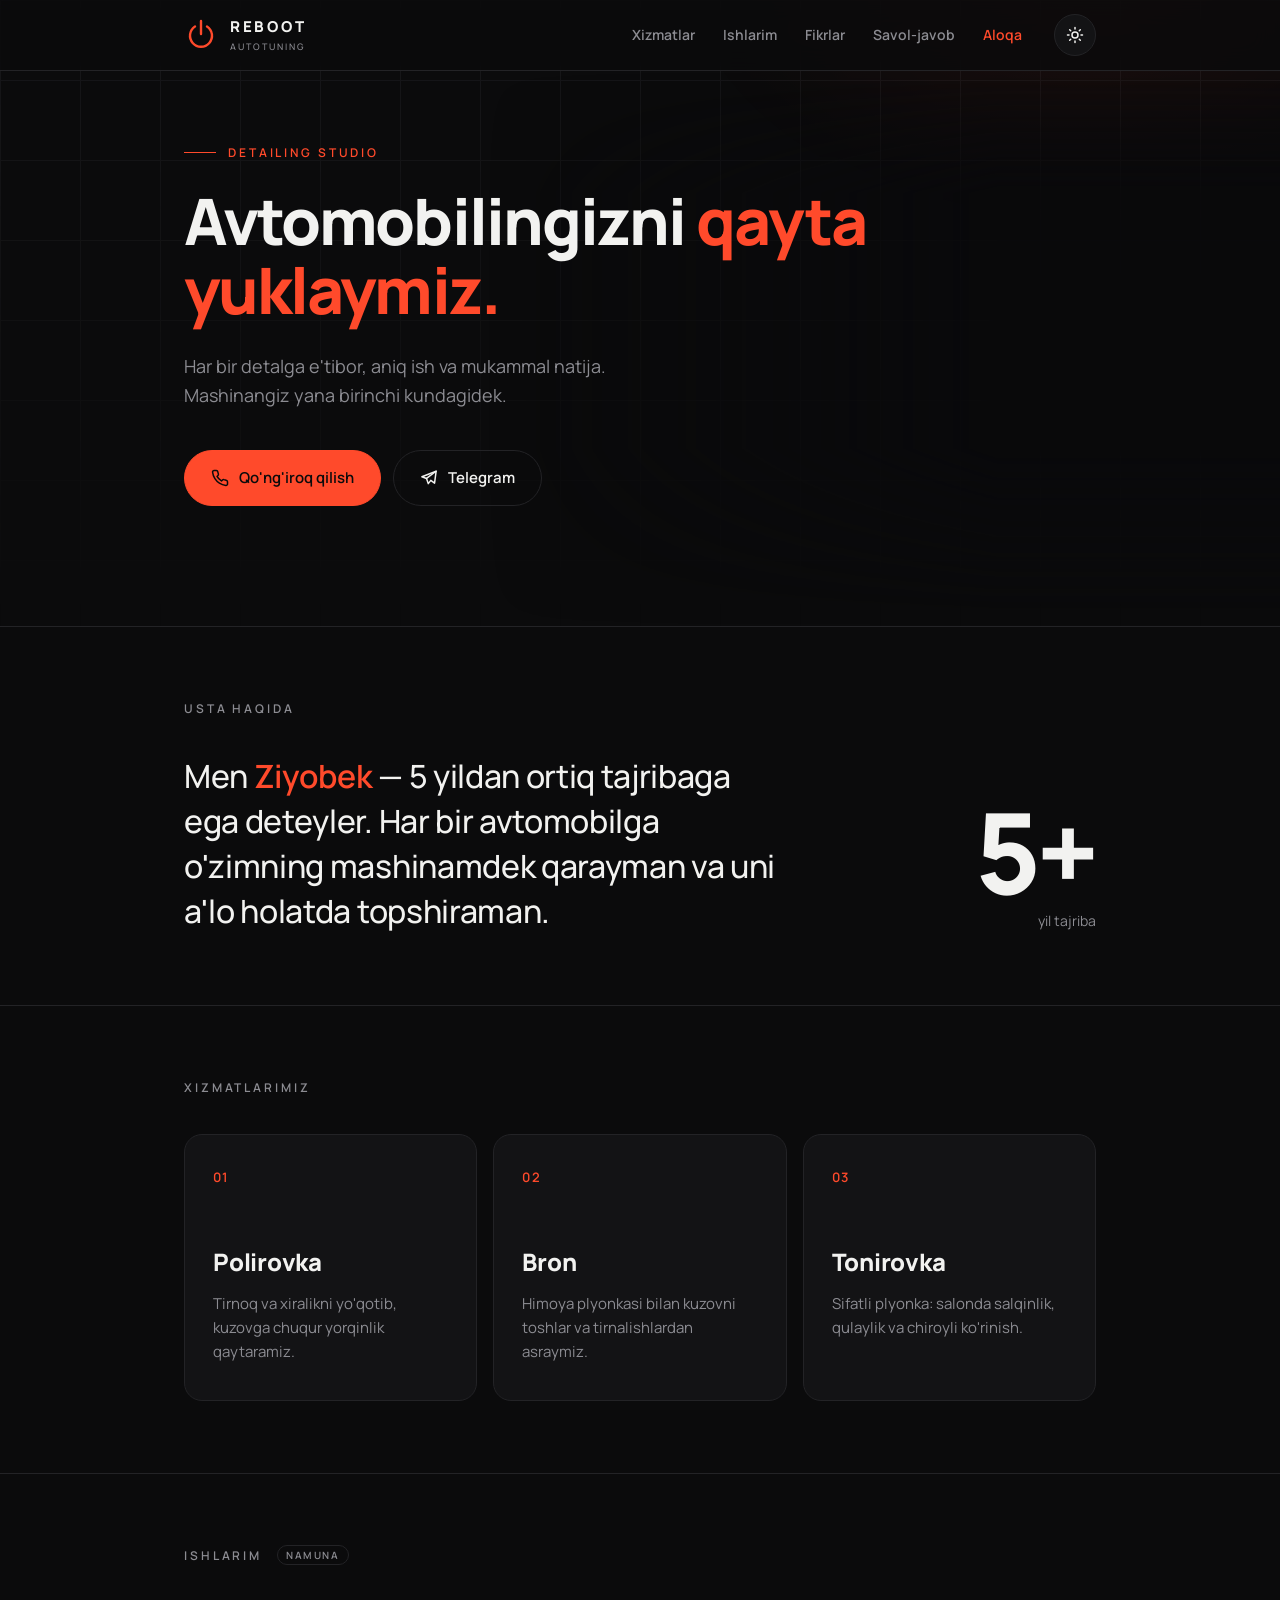
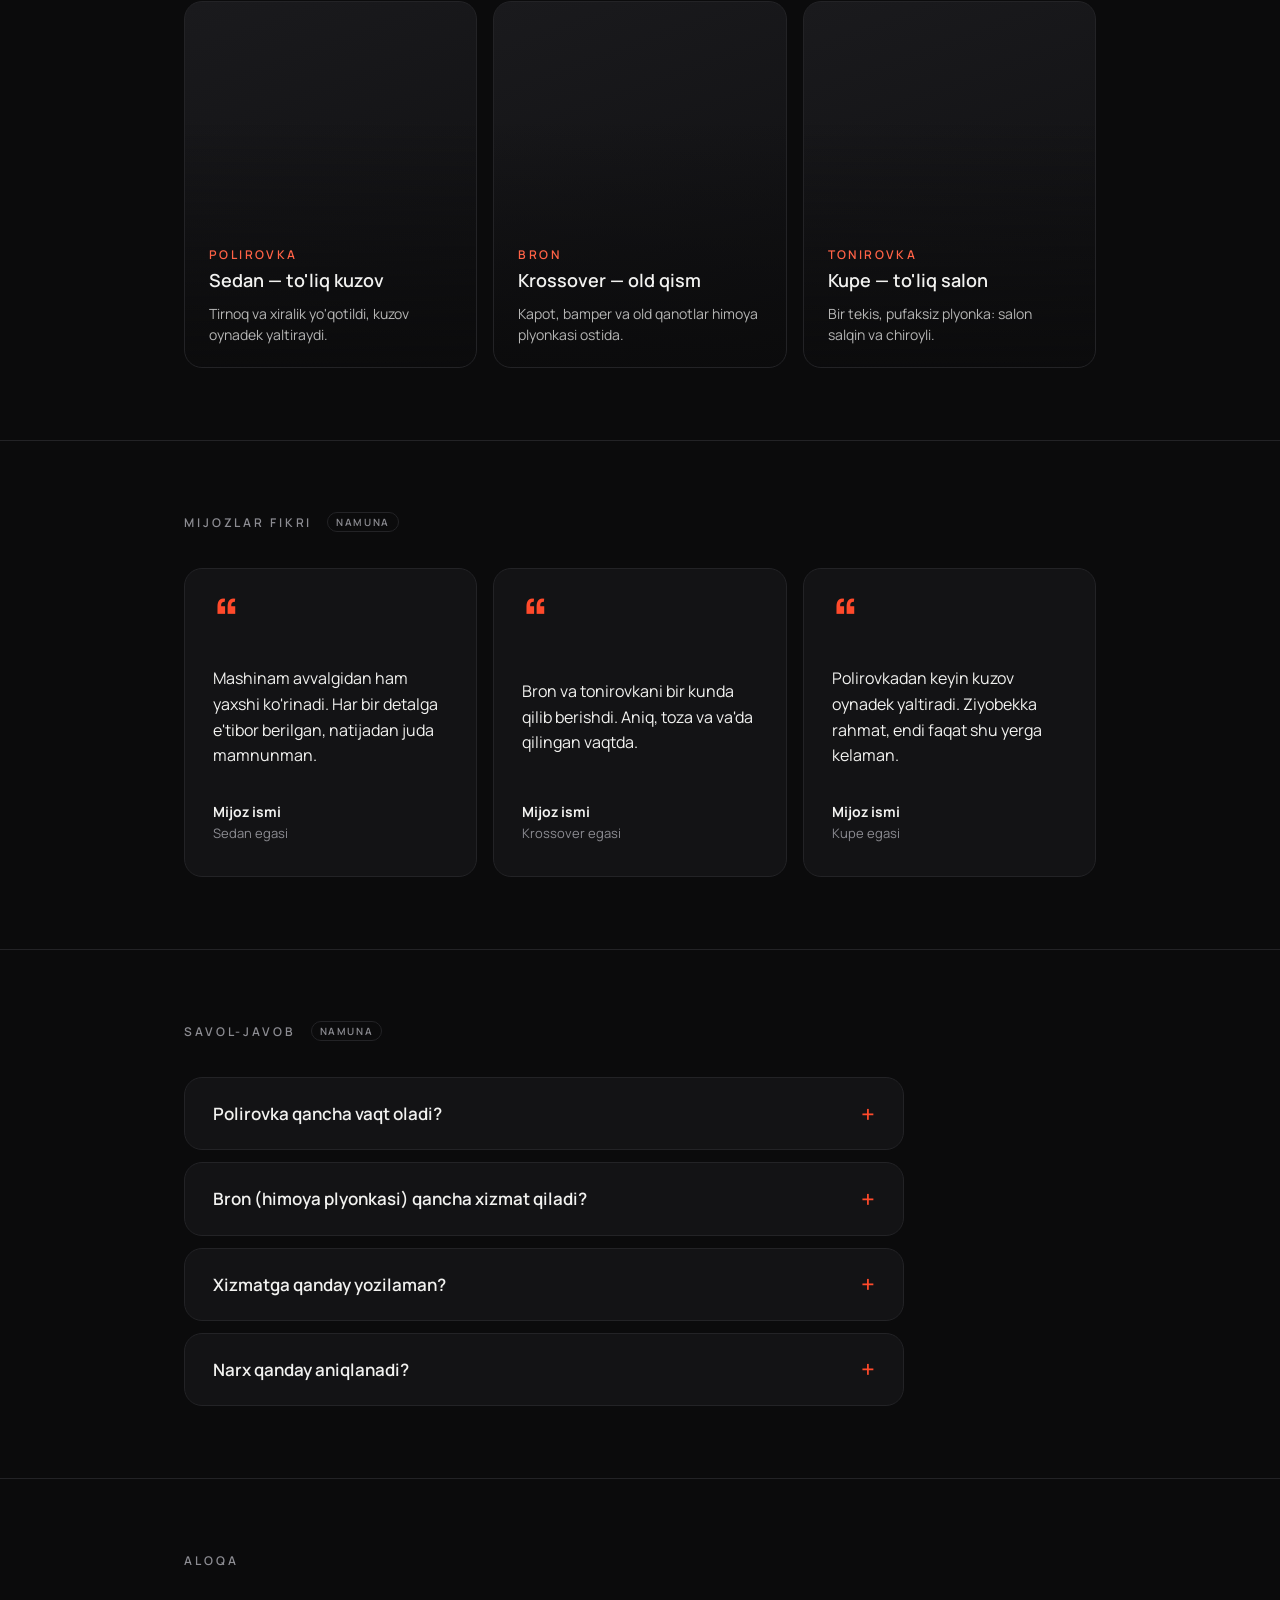
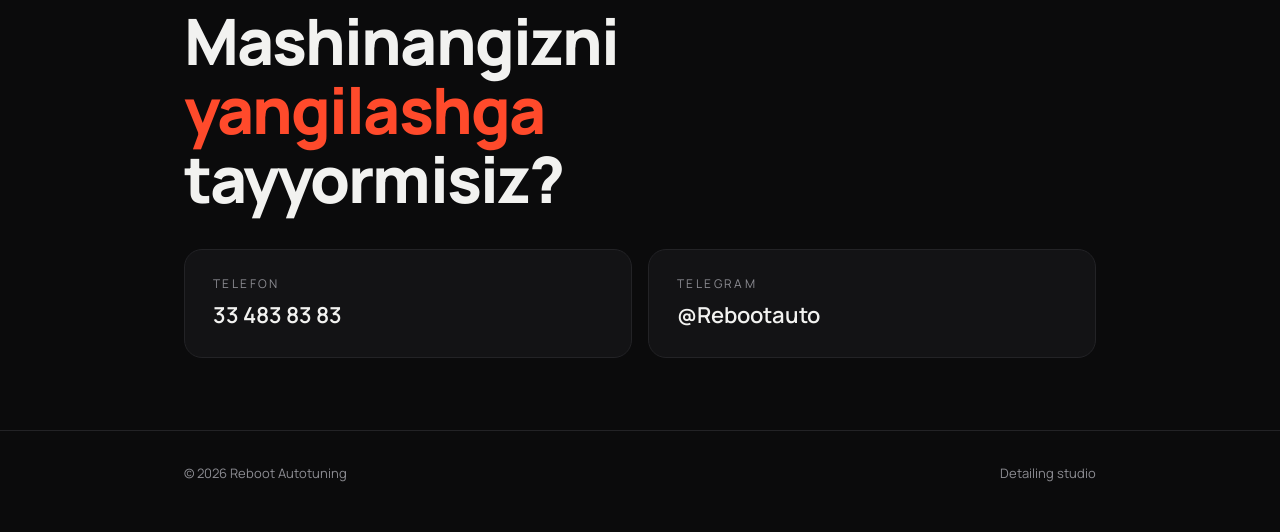
==== commit a44a37d5: "Yengil animatsiyalar: scroll'da paydo bo'lish, hover, akkordeon - Scroll'da elementlar bir marta pas" ====
--- a/index.html
+++ b/index.html
@@ -134,19 +134,19 @@
       <div class="label">Savol-javob <small class="tag">namuna</small></div>
       <!-- DIQQAT: javoblar umumiy namuna. Haqiqiy muddat, kafolat va narx ma'lumotlarini Ziyobekdan olib almashtiring. -->
       <div class="faq">
-        <details class="faq-item">
+        <details class="faq-item" name="faq">
           <summary>Polirovka qancha vaqt oladi?</summary>
           <p>Muddat kuzovning holatiga va tanlangan bosqichga bog'liq: yengil tiklash tezroq, chuqur tirnoqlar esa ko'proq vaqt talab qiladi. Mashinani ko'rib, aniq muddatni Ziyobek o'zi aytadi.</p>
         </details>
-        <details class="faq-item">
+        <details class="faq-item" name="faq">
           <summary>Bron (himoya plyonkasi) qancha xizmat qiladi?</summary>
           <p>Bu tanlangan plyonka turiga va parvarishga bog'liq. Xizmat muddatini ish boshlanishidan oldin aniq tushuntirib beramiz.</p>
         </details>
-        <details class="faq-item">
+        <details class="faq-item" name="faq">
           <summary>Xizmatga qanday yozilaman?</summary>
           <p>Telefon <a href="tel:+998334838383">33 483 83 83</a> yoki Telegram <a href="https://t.me/Rebootauto" target="_blank" rel="noopener">@Rebootauto</a> orqali yozing, qulay vaqtni kelishamiz.</p>
         </details>
-        <details class="faq-item">
+        <details class="faq-item" name="faq">
           <summary>Narx qanday aniqlanadi?</summary>
           <p>Narx mashina o'lchamiga, kuzov holatiga va tanlangan xizmatga bog'liq. Mashina rasmini yuboring yoki olib keling, ko'rib chiqib aniq narxni aytamiz.</p>
         </details>
--- a/style.css
+++ b/style.css
@@ -12,6 +12,13 @@
   --header-bg: rgba(11,11,12,.8);
   --on-photo-muted: rgba(242,242,240,.74);
   --ph-a: #1a1a1d;
+  /* animatsiya: yengil va tez — bir joydan sozlanadi */
+  --t-hero: .5s;
+  --t-reveal: .45s;
+  --t-accordion: .25s;
+  --rise: 16px;
+  --lift: -3px;
+  --ease: cubic-bezier(.2,.7,.2,1);
   --ph-b: #0f0f11;
 }
 :root[data-theme="light"] {
@@ -170,7 +177,7 @@
   border-radius: 18px; padding: 32px 28px 36px;
   transition: border-color .25s, transform .25s;
 }
-.card:hover { border-color: var(--accent); transform: translateY(-4px); }
+.card:hover { border-color: var(--accent); }
 .card .n { font-size: 13px; color: var(--accent); font-weight: 600; letter-spacing: .1em; }
 .card h3 { font-size: 24px; font-weight: 800; letter-spacing: -.01em; margin: 56px 0 10px; }
 .card p { color: var(--muted); font-size: 15px; }
@@ -185,7 +192,7 @@
   border-radius: 18px; padding: 24px 28px;
   transition: border-color .25s, transform .25s;
 }
-.contact-item:hover { border-color: var(--accent); transform: translateY(-3px); }
+.contact-item:hover { border-color: var(--accent); }
 .contact-item span { font-size: 12px; letter-spacing: .2em; text-transform: uppercase; color: var(--muted); }
 .contact-item strong { font-size: 22px; font-weight: 600; }
 
@@ -203,7 +210,7 @@
     linear-gradient(160deg, var(--ph-a), var(--ph-b));
   transition: border-color .25s, transform .25s;
 }
-.work:hover { border-color: var(--accent); transform: translateY(-4px); }
+.work:hover { border-color: var(--accent); }
 .work figcaption { position: absolute; left: 24px; right: 24px; bottom: 22px; display: flex; flex-direction: column; gap: 2px; }
 .work figcaption span { font-size: 12px; font-weight: 600; letter-spacing: .2em; text-transform: uppercase; color: #ff6246; }
 .work figcaption strong { font-size: 18px; font-weight: 600; color: #f2f2f0; }
@@ -221,17 +228,24 @@
   background: var(--surface); border: 1px solid var(--line);
   border-radius: 18px; padding: 32px 28px;
   display: flex; flex-direction: column; justify-content: space-between; gap: 32px;
-}
+  transition: border-color .25s, transform .25s;
+}
+.review:hover { border-color: var(--accent); }
 .review::before { content: "\201C"; font-size: 56px; line-height: .6; color: var(--accent); font-weight: 800; }
 .review p { font-size: 16px; line-height: 1.6; }
 .review footer { display: flex; flex-direction: column; padding: 0; border: 0; color: var(--text); font-size: 14px; }
 .review footer span { color: var(--muted); font-size: 13px; }
 
+/* kartalar ustiga sichqoncha kelganda yengil ko'tarilish (sensorli ekranda yo'q) */
+@media (hover: hover) {
+  .card:hover, .work:hover, .review:hover, .contact-item:hover, .faq-item:hover { transform: translateY(var(--lift)); }
+}
+
 /* faq */
 .faq { display: grid; gap: 12px; max-width: 720px; }
 .faq-item {
   background: var(--surface); border: 1px solid var(--line);
-  border-radius: 18px; transition: border-color .25s;
+  border-radius: 18px; transition: border-color .25s, transform .25s;
 }
 .faq-item:hover, .faq-item[open] { border-color: var(--accent); }
 .faq-item summary {
@@ -240,6 +254,13 @@
   padding: 22px 28px; font-size: 17px; font-weight: 600;
 }
 .faq-item summary::-webkit-details-marker { display: none; }
+/* ochilish/yopilish balandlik animatsiyasi; eski brauzerlarda javob oddiy ochiladi */
+.faq-item { interpolate-size: allow-keywords; }
+.faq-item::details-content {
+  block-size: 0; overflow: hidden;
+  transition: block-size var(--t-accordion) var(--ease), content-visibility var(--t-accordion) allow-discrete;
+}
+.faq-item[open]::details-content { block-size: auto; }
 .faq-item summary::after {
   content: "+"; flex: none; font-size: 24px; line-height: 1; font-weight: 500;
   color: var(--accent); transition: transform .25s;
@@ -254,15 +275,23 @@
 :root[data-theme="light"] .car-photo { opacity: .32; mix-blend-mode: multiply; filter: brightness(1.6) contrast(1.1); }
 
 /* entrance */
-@keyframes rise { from { opacity: 0; transform: translateY(18px); } to { opacity: 1; transform: none; } }
-.hero .wrap > * { animation: rise .8s cubic-bezier(.2,.7,.2,1) both; }
-.hero .wrap > *:nth-child(2) { animation-delay: .08s; }
-.hero .wrap > *:nth-child(3) { animation-delay: .16s; }
-.hero .wrap > *:nth-child(4) { animation-delay: .24s; }
+@keyframes rise { from { opacity: 0; transform: translateY(var(--rise)); } to { opacity: 1; transform: none; } }
+.hero .wrap > * { animation: rise var(--t-hero) var(--ease) both; }
+.hero .wrap > *:nth-child(2) { animation-delay: .06s; }
+.hero .wrap > *:nth-child(3) { animation-delay: .12s; }
+.hero .wrap > *:nth-child(4) { animation-delay: .18s; }
+
+/* scroll'da paydo bo'lish: script.js elementlarga .reveal qo'shadi, ekranga kirganda .in.
+   .js-reveal sinfi faqat JS ishlasa va harakat cheklanmagan bo'lsa qo'yiladi — aks holda hammasi ko'rinib turadi.
+   "backwards" — animatsiyadan keyin transform bo'sh qoladi, hover ko'tarilishi to'qnashmaydi. */
+.js-reveal .reveal { opacity: 0; }
+.js-reveal .reveal.in { opacity: 1; animation: rise var(--t-reveal) var(--ease) backwards; animation-delay: var(--d, 0s); }
 @media (prefers-reduced-motion: reduce) {
   html { scroll-behavior: auto; }
   .hero .wrap > * { animation: none; }
-  .btn, .card, .contact-item, .faq-item, .faq-item summary::after { transition: none; }
+  .reveal { opacity: 1 !important; animation: none !important; }
+  .btn, .card, .work, .review, .contact-item, .faq-item, .faq-item summary::after { transition: none; }
+  .faq-item::details-content { transition: none; }
 }
 
 @media (max-width: 720px) {
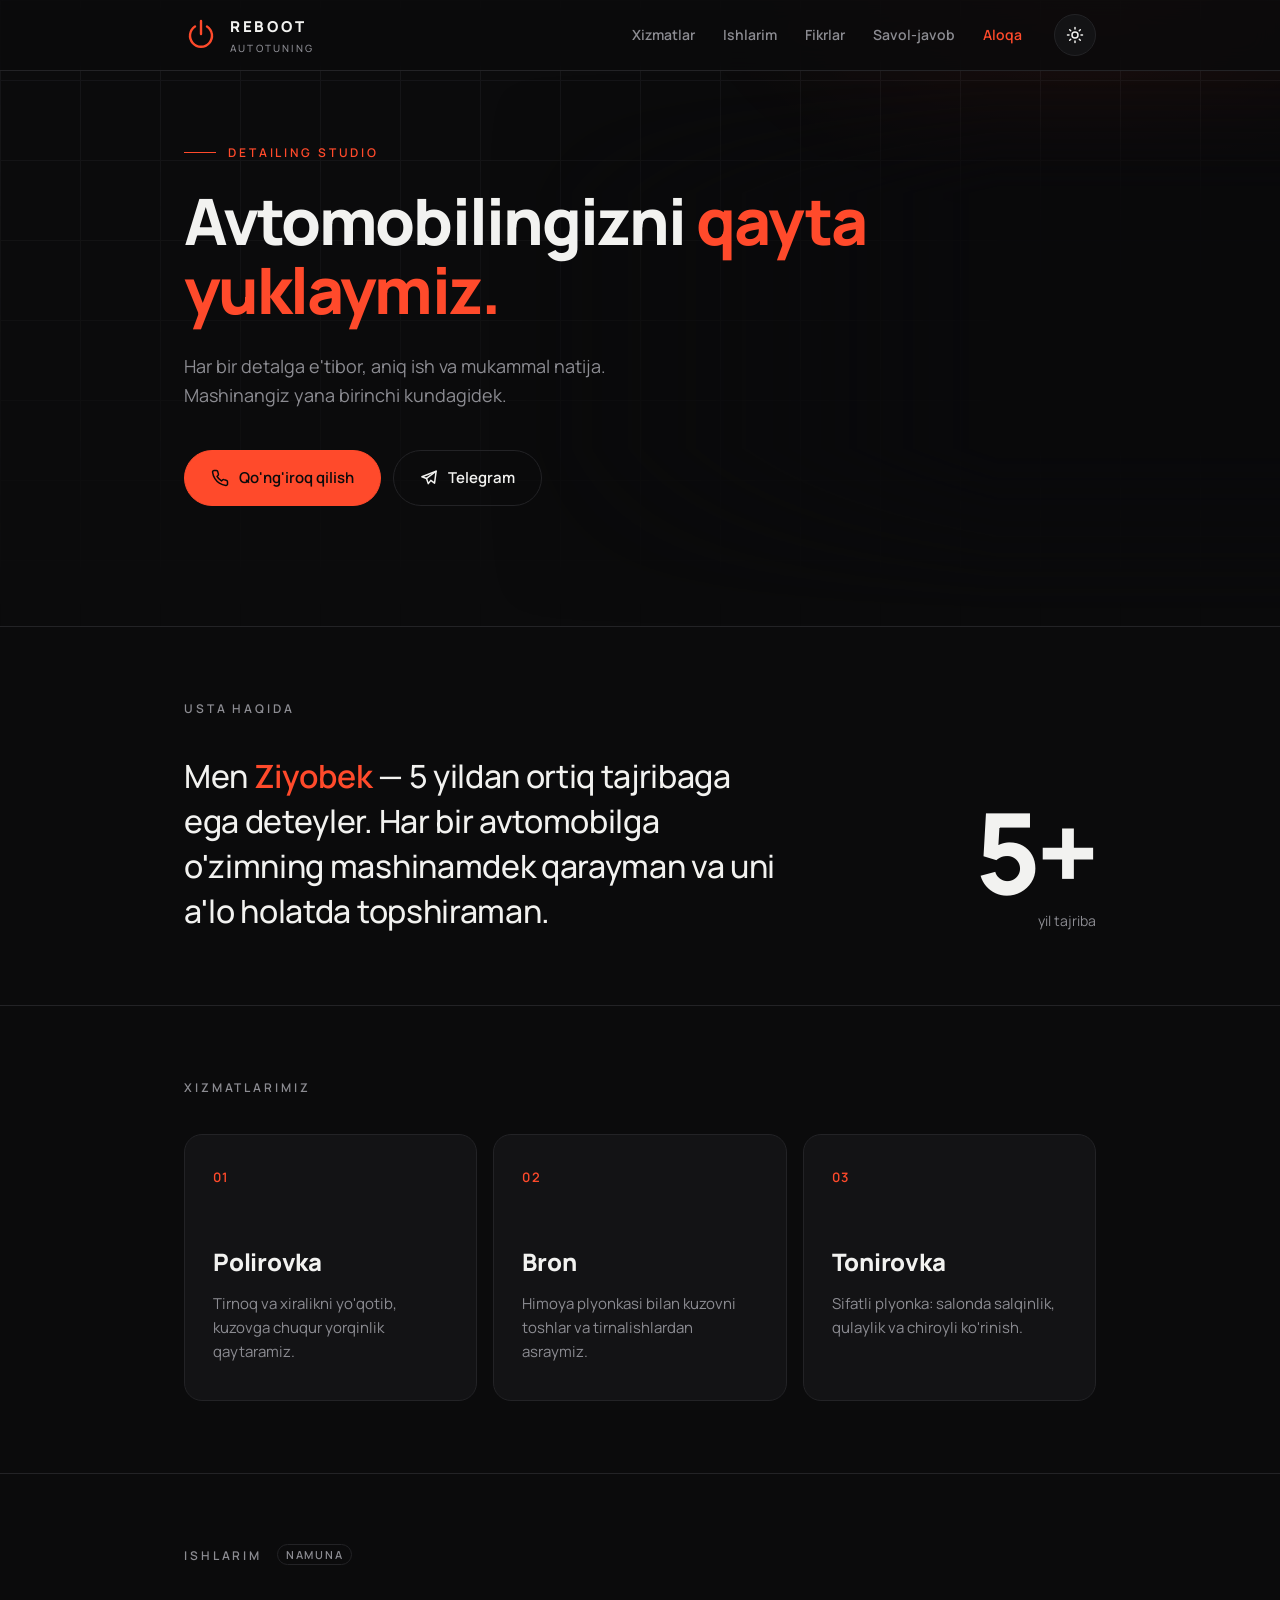
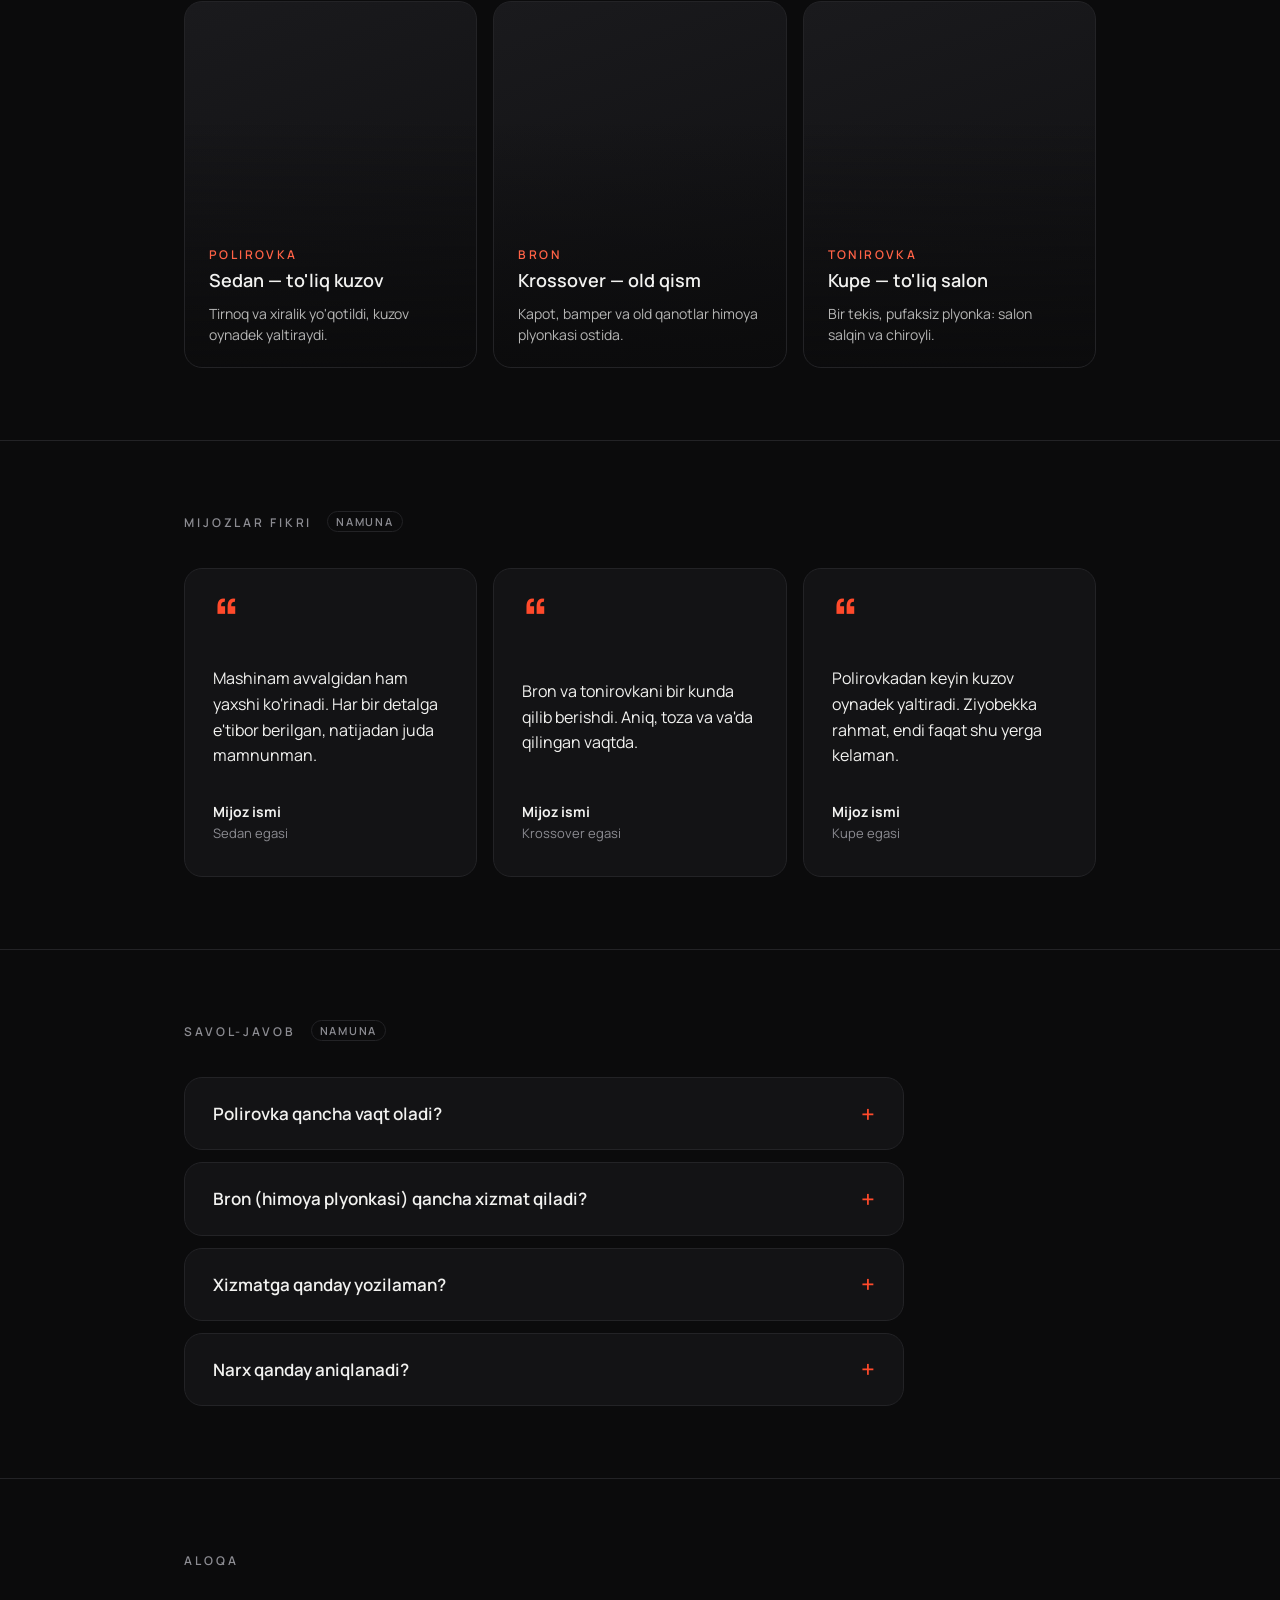
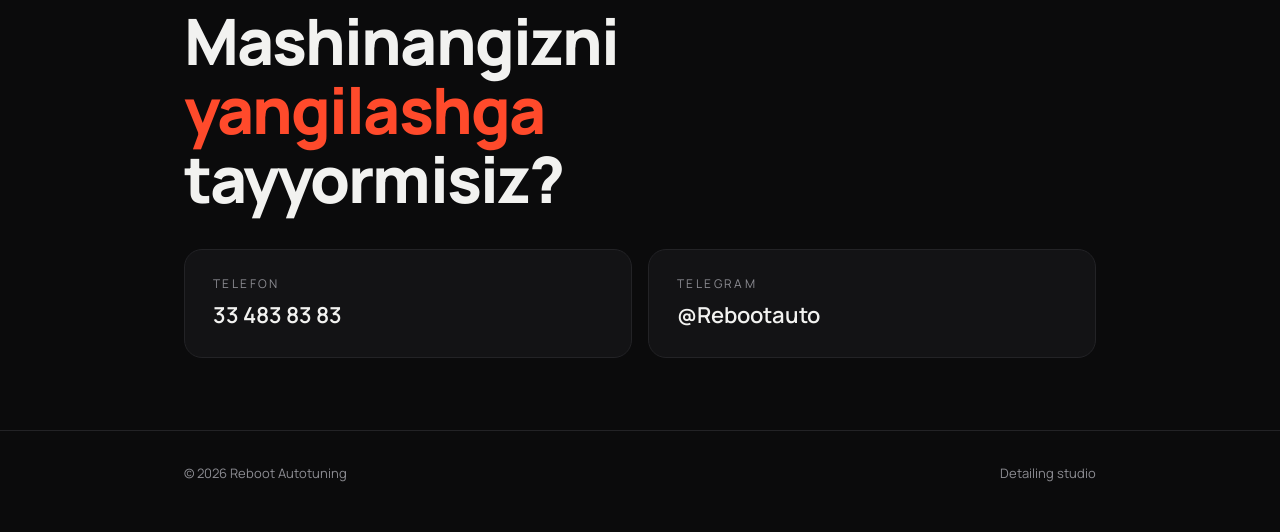
==== commit c97a3dd1: "Telefon ko'rinishi, favicon va havola kartasi (og-image) - Telefon: menyu chetida xiralik va joriy h" ====
--- a/index.html
+++ b/index.html
@@ -6,6 +6,26 @@
 <title>Reboot Autotuning — Detailing studio</title>
 <meta name="description" content="Reboot Autotuning — detailing studiya. Polirovka, bron va tonirovka. Usta: Ziyobek, 5 yildan ortiq tajriba.">
 <meta name="theme-color" content="#0b0b0c">
+
+<!-- Favicon -->
+<link rel="icon" href="favicon.svg" type="image/svg+xml">
+<link rel="icon" href="favicon-32.png" type="image/png" sizes="32x32">
+<link rel="apple-touch-icon" href="apple-touch-icon.png">
+
+<!-- Havola kartasi (Telegram, Instagram, Facebook...). Rasm va havola to'liq manzil bilan bo'lishi shart.
+     Domen o'zgarsa, og:url va og:image dagi manzilni almashtiring. -->
+<meta property="og:type" content="website">
+<meta property="og:locale" content="uz_UZ">
+<meta property="og:site_name" content="Reboot Autotuning">
+<meta property="og:title" content="Reboot Autotuning — Detailing studio">
+<meta property="og:description" content="Polirovka, bron va tonirovka. Usta: Ziyobek, 5 yildan ortiq tajriba. Tel: 33 483 83 83.">
+<meta property="og:url" content="https://ziyo1983.github.io/my-site/">
+<meta property="og:image" content="https://ziyo1983.github.io/my-site/images/og-image.jpg">
+<meta property="og:image:width" content="1200">
+<meta property="og:image:height" content="630">
+<meta property="og:image:alt" content="Reboot Autotuning logotipi: to'q sariq avtomobil va yulduzchalar">
+<meta name="twitter:card" content="summary_large_image">
+
 <link rel="preconnect" href="https://fonts.googleapis.com">
 <link rel="preconnect" href="https://fonts.gstatic.com" crossorigin>
 <link href="https://fonts.googleapis.com/css2?family=Manrope:wght@400;500;600;800&display=swap" rel="stylesheet">
--- a/style.css
+++ b/style.css
@@ -92,7 +92,7 @@
 .logo-text { font-weight: 800; letter-spacing: .18em; font-size: 15px; }
 .logo-text small {
   display: block; font-weight: 500; letter-spacing: .22em;
-  font-size: 9px; color: var(--muted); margin-top: 1px;
+  font-size: 10px; color: var(--muted); margin-top: 1px;
 }
 
 /* theme toggle */
@@ -219,7 +219,7 @@
 /* "namuna" belgisi — haqiqiy ma'lumot bilan almashtirilguncha ko'rinib turadi */
 .label .tag {
   margin-left: 10px; padding: 2px 8px; border: 1px solid var(--line); border-radius: 999px;
-  font-size: 10px; font-weight: 600; letter-spacing: .16em; vertical-align: 1px;
+  font-size: 11px; font-weight: 600; letter-spacing: .16em; vertical-align: 1px;
 }
 
 /* reviews */
@@ -295,16 +295,22 @@
 }
 
 @media (max-width: 720px) {
-  header { padding: 10px 0 6px; }
-  header .wrap { flex-wrap: wrap; row-gap: 4px; }
-  .theme-toggle, .nav + .theme-toggle { margin-left: auto; }
-  /* menyu logotip ostida alohida qator, gorizontal siljiydi */
+  header { padding: 8px 0 2px; }
+  header .wrap { flex-wrap: wrap; row-gap: 0; }
+  .logo-mark { width: 30px; height: 30px; }
+  .theme-toggle, .nav + .theme-toggle { margin-left: auto; width: 36px; height: 36px; }
+  .theme-toggle svg { width: 16px; height: 16px; }
+  /* menyu logotip ostida alohida qator, gorizontal siljiydi; o'ng chetdagi xiralik "yana bor" deb bildiradi */
   .nav {
     order: 3; flex: 0 0 100%; margin: 0 -8px; padding: 0 8px;
     overflow-x: auto; scrollbar-width: none;
+    -webkit-mask-image: linear-gradient(to right, #000 calc(100% - 32px), transparent);
+    mask-image: linear-gradient(to right, #000 calc(100% - 32px), transparent);
   }
+  .nav.nav-end { -webkit-mask-image: none; mask-image: none; }
   .nav::-webkit-scrollbar { display: none; }
-  section[id] { scroll-margin-top: 108px; }
+  .nav a { padding: 10px 12px; }
+  section[id] { scroll-margin-top: 96px; }
   .hero { padding: 40px 0 150px; }
   .car-photo { background-position: 30% 55%; opacity: .7; }
   :root[data-theme="light"] .car-photo { opacity: .28; }
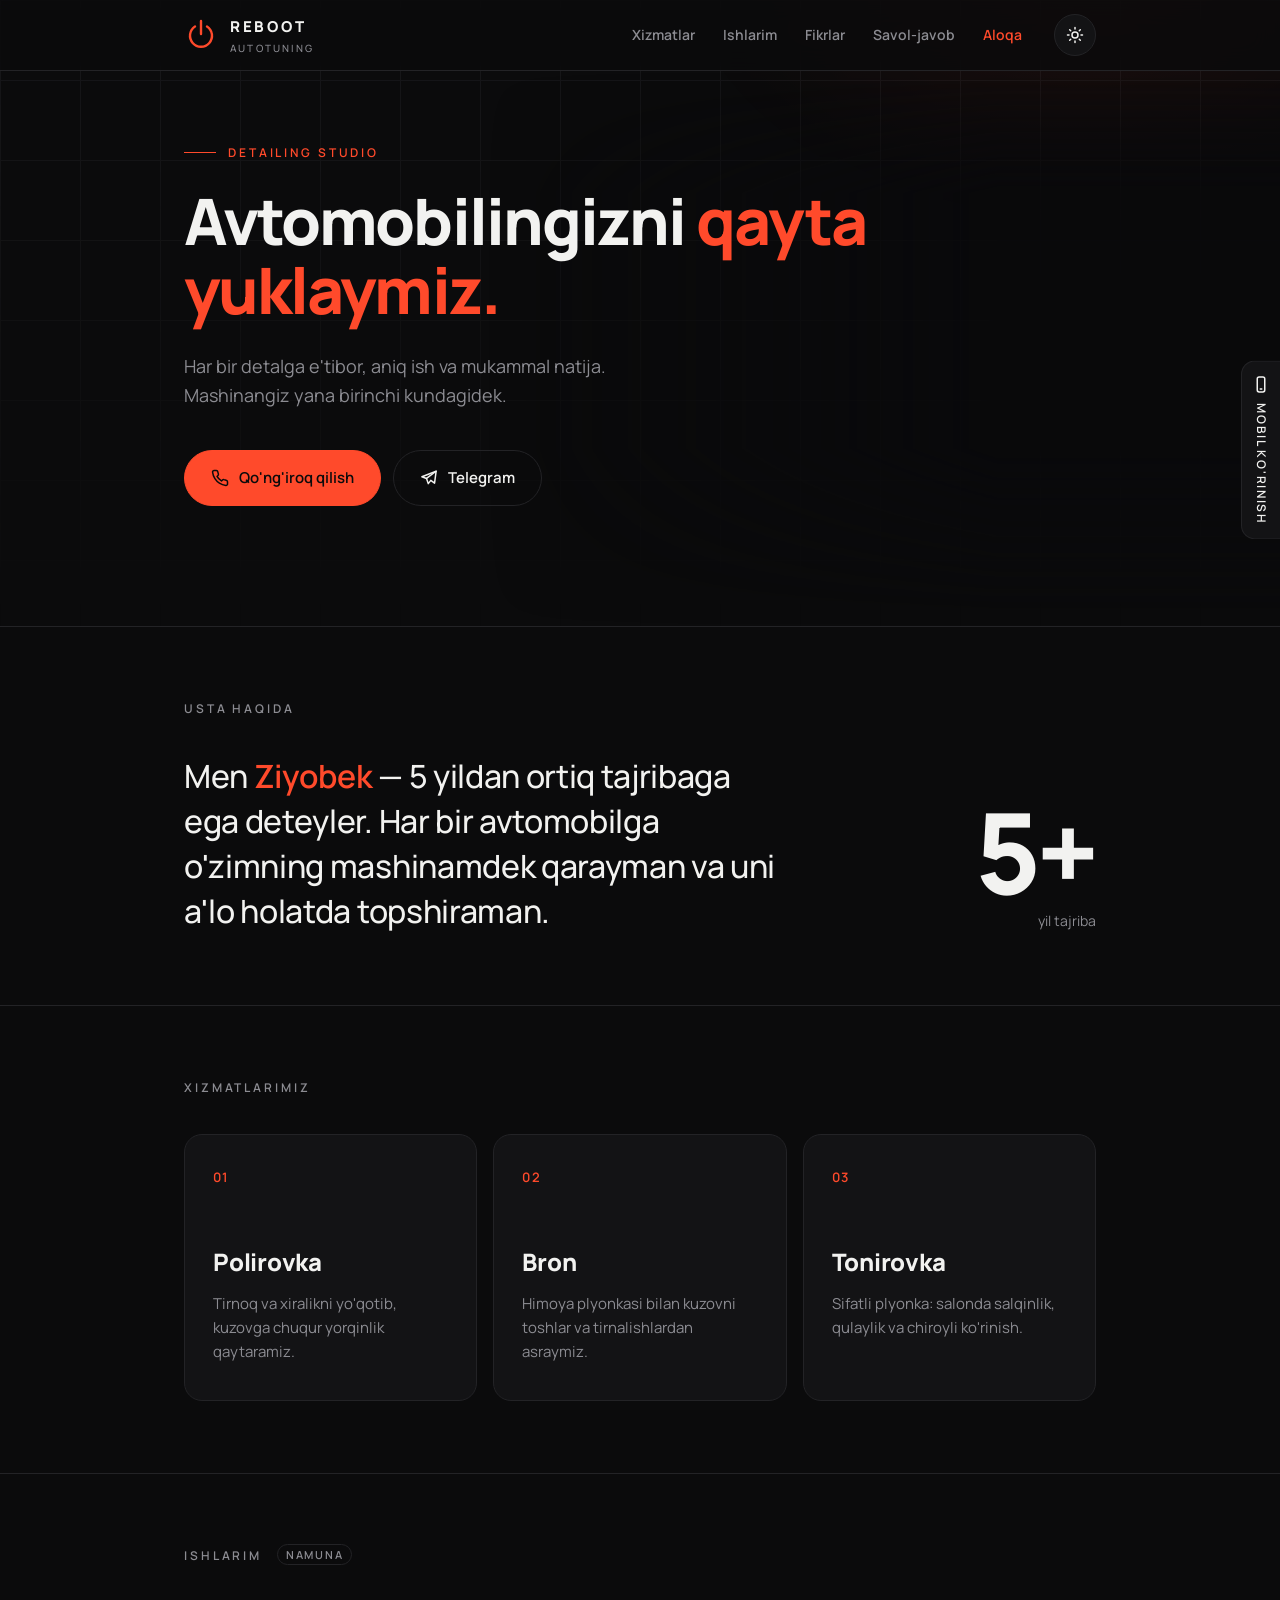
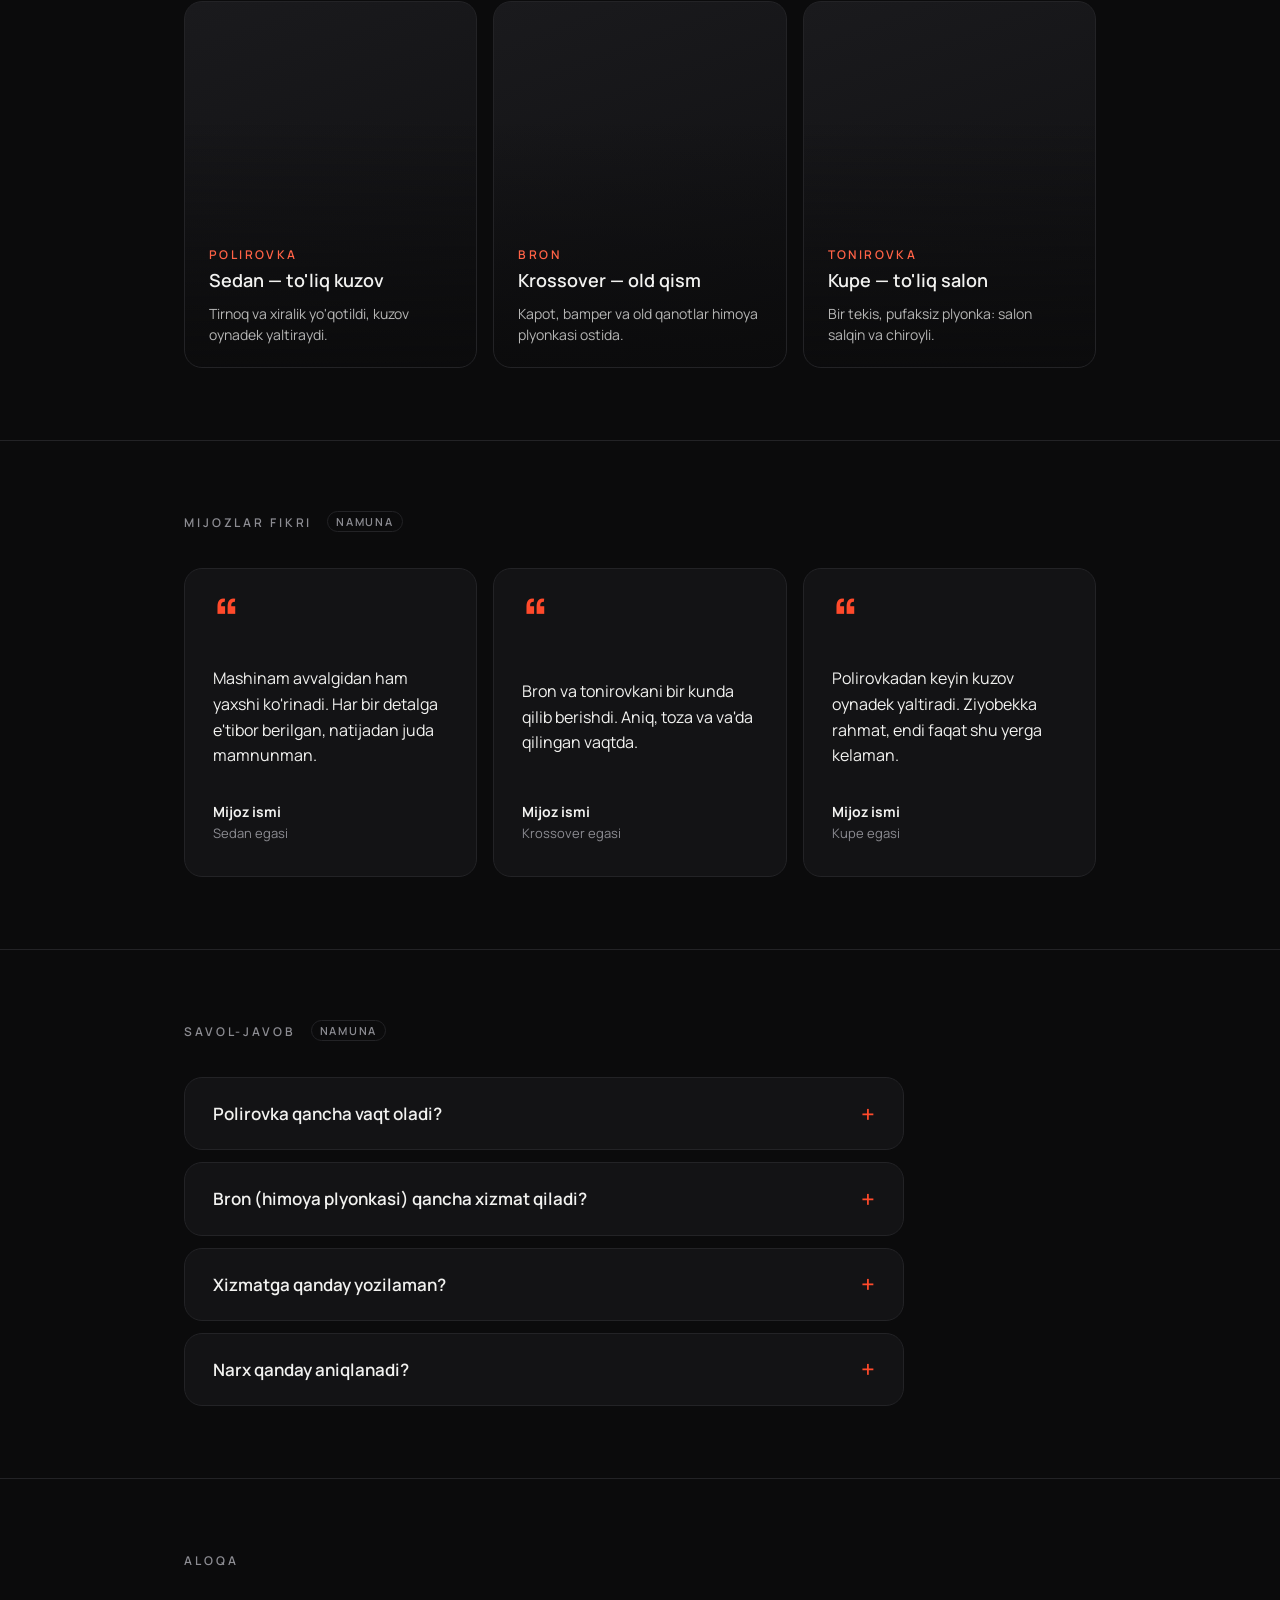
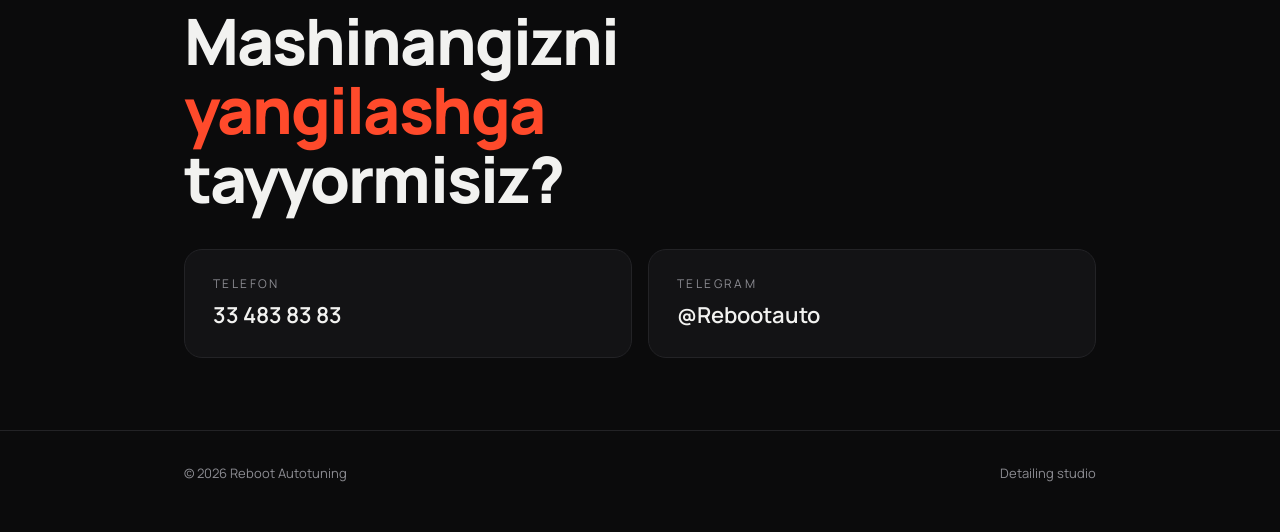
==== commit e5ea9f83: ""Mobil ko'rinish" tugmasi: saytni telefon oynasida ko'rish - O'ng chetdagi tugma (faqat 1024px dan k" ====
--- a/index.html
+++ b/index.html
@@ -199,5 +199,20 @@
   </div>
 </footer>
 
+<!-- Mobil ko'rinish: keng ekranda chetdagi tugma saytni telefon oynasida ochadi (iframe birinchi ochilganda yuklanadi) -->
+<button class="mv-open" id="mv-open" type="button" aria-haspopup="dialog" aria-controls="mv-modal">
+  <svg viewBox="0 0 24 24" fill="none" stroke="currentColor" stroke-width="2" stroke-linecap="round" stroke-linejoin="round" aria-hidden="true"><rect x="7" y="2" width="10" height="20" rx="2.5"/><path d="M11 18h2"/></svg>
+  <span>Mobil ko'rinish</span>
+</button>
+<div class="mv" id="mv-modal" role="dialog" aria-modal="true" aria-label="Saytning mobil ko'rinishi" hidden>
+  <div class="mv-backdrop" data-close></div>
+  <div class="mv-phone">
+    <button class="mv-close" type="button" data-close aria-label="Yopish">
+      <svg viewBox="0 0 24 24" fill="none" stroke="currentColor" stroke-width="2" stroke-linecap="round" aria-hidden="true"><path d="M6 6l12 12M18 6 6 18"/></svg>
+    </button>
+    <iframe class="mv-frame" title="Saytning telefon ko'rinishi"></iframe>
+  </div>
+</div>
+
 </body>
 </html>
--- a/style.css
+++ b/style.css
@@ -11,6 +11,8 @@
   --glow: rgba(255,74,43,.16);
   --header-bg: rgba(11,11,12,.8);
   --on-photo-muted: rgba(242,242,240,.74);
+  --mv-backdrop: rgba(5,5,6,.72);
+  --mv-bezel: #1a1a1d;
   --ph-a: #1a1a1d;
   /* animatsiya: yengil va tez — bir joydan sozlanadi */
   --t-hero: .5s;
@@ -34,6 +36,8 @@
   --glow: rgba(217,52,26,.10);
   --header-bg: rgba(244,243,240,.82);
   --on-photo-muted: rgba(242,242,240,.74);
+  --mv-backdrop: rgba(20,20,22,.55);
+  --mv-bezel: #2a2a2e;
   --ph-a: #e9e7e2;
   --ph-b: #d9d6cf;
 }
@@ -271,6 +275,50 @@
 .faq-item p a { color: var(--accent); font-weight: 600; }
 .faq-item p a:hover { color: var(--accent-hover); }
 
+/* mobil ko'rinish: chetdagi tugma + telefon oynasi (faqat keng ekranda; telefonda ma'nosi yo'q) */
+.mv-open, .mv { display: none; }
+@media (min-width: 1024px) {
+  .mv-open {
+    position: fixed; right: 0; top: 50%; transform: translateY(-50%); z-index: 40;
+    display: flex; flex-direction: column; align-items: center; gap: 10px;
+    padding: 14px 10px; cursor: pointer;
+    background: var(--surface); color: var(--text);
+    border: 1px solid var(--line); border-right: 0; border-radius: 14px 0 0 14px;
+    font: 600 12px/1 "Manrope", system-ui, sans-serif; letter-spacing: .14em; text-transform: uppercase;
+    transition: border-color .2s, color .2s;
+  }
+  .mv-open:hover { border-color: var(--accent); color: var(--accent); }
+  .mv-open:focus-visible { outline: 2px solid var(--accent); outline-offset: 2px; }
+  .mv-open svg { width: 18px; height: 18px; }
+  .mv-open span { writing-mode: vertical-rl; }
+
+  .mv { position: fixed; inset: 0; z-index: 100; display: grid; place-items: center; }
+  .mv[hidden] { display: none; }
+  .mv-backdrop { position: absolute; inset: 0; background: var(--mv-backdrop); -webkit-backdrop-filter: blur(4px); backdrop-filter: blur(4px); }
+  .mv-phone {
+    position: relative; padding: 10px; border-radius: 44px;
+    background: var(--mv-bezel); border: 1px solid var(--line);
+    box-shadow: 0 24px 80px rgba(0,0,0,.55);
+  }
+  /* kengligi 375px — saytning mobil dizayni yoqiladi; past ekranda faqat balandligi kamayadi */
+  .mv-frame { display: block; width: 375px; height: min(812px, calc(100vh - 96px)); border: 0; border-radius: 34px; background: var(--bg); }
+  .mv-close {
+    position: absolute; top: -4px; right: -56px; width: 40px; height: 40px;
+    display: grid; place-items: center; cursor: pointer;
+    background: var(--surface); color: var(--text);
+    border: 1px solid var(--line); border-radius: 50%;
+    transition: border-color .2s;
+  }
+  .mv-close:hover { border-color: var(--accent); }
+  .mv-close:focus-visible { outline: 2px solid var(--accent); outline-offset: 3px; }
+  .mv-close svg { width: 16px; height: 16px; }
+  .mv.is-open .mv-backdrop { animation: mv-fade var(--t-accordion) ease both; }
+  .mv.is-open .mv-phone { animation: mv-in var(--t-accordion) var(--ease) backwards; }
+  html.mv-lock { overflow: hidden; }   /* faqat oyna ko'rinib turganda scroll qulflanadi */
+}
+@keyframes mv-fade { from { opacity: 0; } to { opacity: 1; } }
+@keyframes mv-in { from { opacity: 0; transform: translateY(var(--rise)) scale(.98); } to { opacity: 1; transform: none; } }
+
 /* light theme: soften the dark photo into the light page */
 :root[data-theme="light"] .car-photo { opacity: .32; mix-blend-mode: multiply; filter: brightness(1.6) contrast(1.1); }
 
@@ -292,6 +340,8 @@
   .reveal { opacity: 1 !important; animation: none !important; }
   .btn, .card, .work, .review, .contact-item, .faq-item, .faq-item summary::after { transition: none; }
   .faq-item::details-content { transition: none; }
+  .mv.is-open .mv-backdrop, .mv.is-open .mv-phone { animation: none; }
+  .mv-open, .mv-close { transition: none; }
 }
 
 @media (max-width: 720px) {
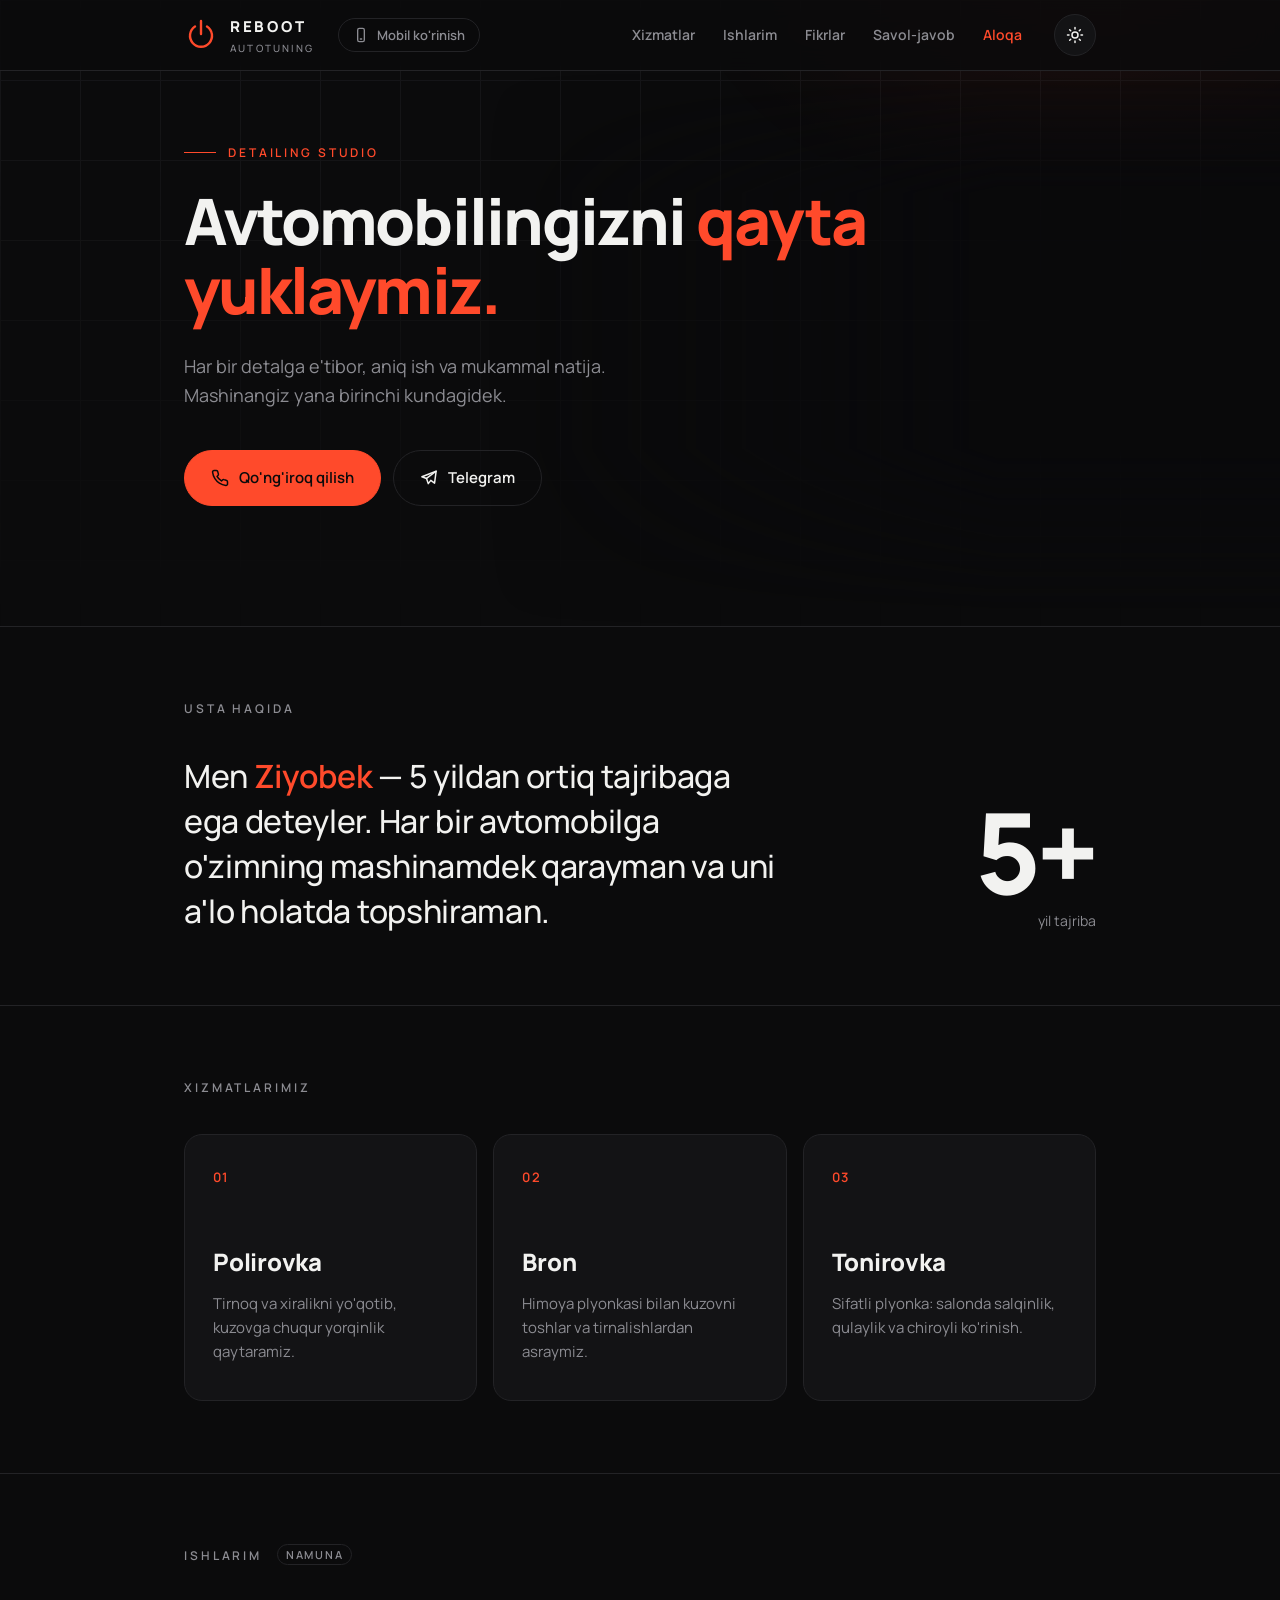
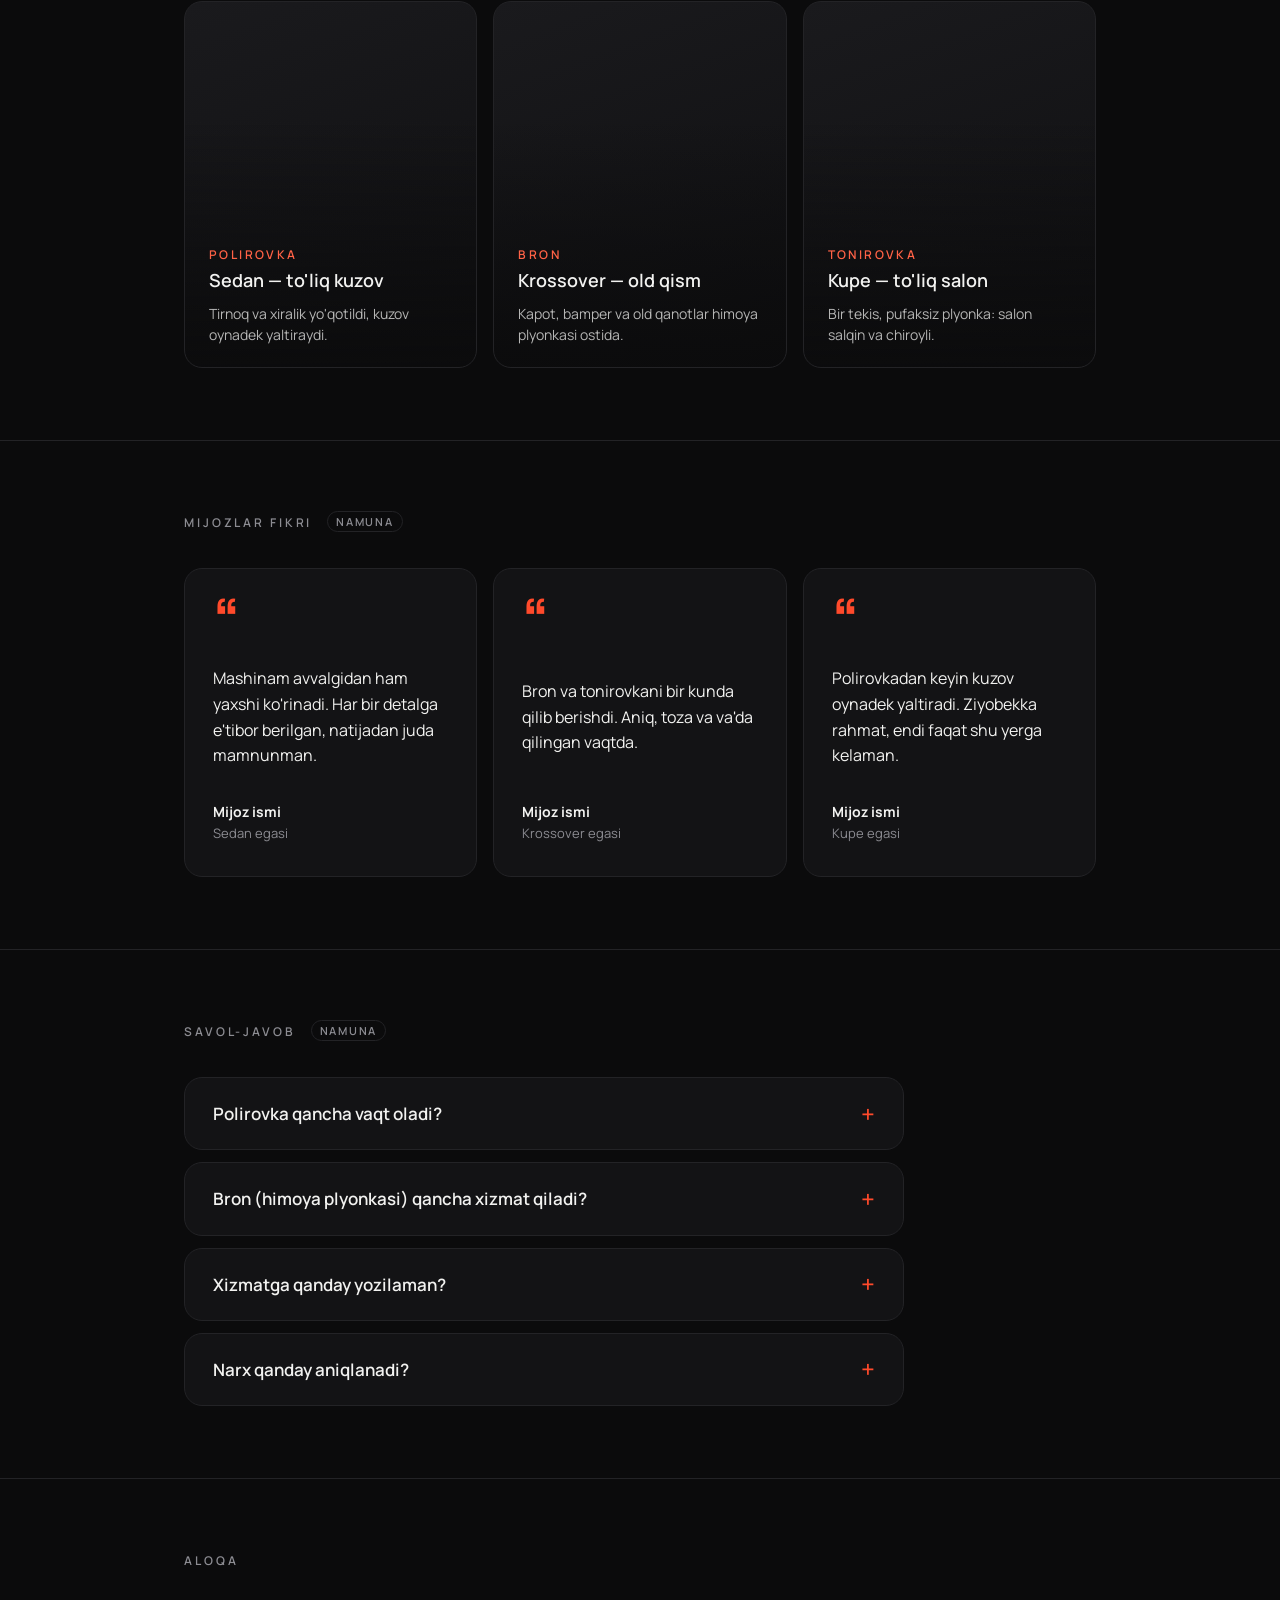
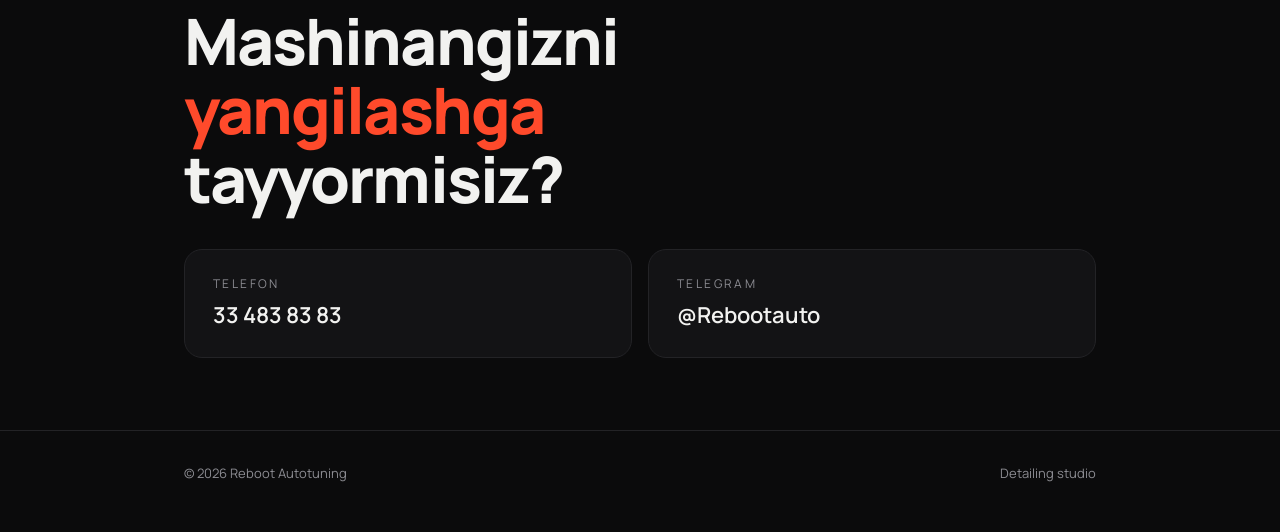
==== commit 0d999f4f: ""Mobil ko'rinish" tugmasi headerga, logotip yoniga ko'chirildi - Tugma o'ng chetdan olinib, "Reboot " ====
--- a/index.html
+++ b/index.html
@@ -41,6 +41,11 @@
       <path d="M17 3v13"/>
     </svg>
     <div class="logo-text">REBOOT<small>AUTOTUNING</small></div>
+    <!-- Mobil ko'rinish tugmasi: faqat keng ekranda ko'rinadi, saytni telefon oynasida ochadi -->
+    <button class="mv-open" id="mv-open" type="button" aria-haspopup="dialog" aria-controls="mv-modal">
+      <svg viewBox="0 0 24 24" fill="none" stroke="currentColor" stroke-width="2" stroke-linecap="round" stroke-linejoin="round" aria-hidden="true"><rect x="7" y="2" width="10" height="20" rx="2.5"/><path d="M11 18h2"/></svg>
+      <span>Mobil ko'rinish</span>
+    </button>
     <nav class="nav" aria-label="Sayt bo'limlari">
       <a href="#xizmatlar">Xizmatlar</a>
       <a href="#ishlar">Ishlarim</a>
@@ -199,11 +204,7 @@
   </div>
 </footer>
 
-<!-- Mobil ko'rinish: keng ekranda chetdagi tugma saytni telefon oynasida ochadi (iframe birinchi ochilganda yuklanadi) -->
-<button class="mv-open" id="mv-open" type="button" aria-haspopup="dialog" aria-controls="mv-modal">
-  <svg viewBox="0 0 24 24" fill="none" stroke="currentColor" stroke-width="2" stroke-linecap="round" stroke-linejoin="round" aria-hidden="true"><rect x="7" y="2" width="10" height="20" rx="2.5"/><path d="M11 18h2"/></svg>
-  <span>Mobil ko'rinish</span>
-</button>
+<!-- Mobil ko'rinish oynasi: headerdagi tugma ochadi, ichida sayt nusxasi (iframe) birinchi ochilganda yuklanadi -->
 <div class="mv" id="mv-modal" role="dialog" aria-modal="true" aria-label="Saytning mobil ko'rinishi" hidden>
   <div class="mv-backdrop" data-close></div>
   <div class="mv-phone">
--- a/style.css
+++ b/style.css
@@ -275,22 +275,20 @@
 .faq-item p a { color: var(--accent); font-weight: 600; }
 .faq-item p a:hover { color: var(--accent-hover); }
 
-/* mobil ko'rinish: chetdagi tugma + telefon oynasi (faqat keng ekranda; telefonda ma'nosi yo'q) */
+/* mobil ko'rinish: headerdagi tugma (logotip yonida) + telefon oynasi (faqat keng ekranda; telefonda ma'nosi yo'q) */
 .mv-open, .mv { display: none; }
 @media (min-width: 1024px) {
   .mv-open {
-    position: fixed; right: 0; top: 50%; transform: translateY(-50%); z-index: 40;
-    display: flex; flex-direction: column; align-items: center; gap: 10px;
-    padding: 14px 10px; cursor: pointer;
-    background: var(--surface); color: var(--text);
-    border: 1px solid var(--line); border-right: 0; border-radius: 14px 0 0 14px;
-    font: 600 12px/1 "Manrope", system-ui, sans-serif; letter-spacing: .14em; text-transform: uppercase;
+    display: inline-flex; align-items: center; gap: 8px; flex: none;
+    margin-left: 12px; padding: 8px 14px; cursor: pointer;
+    background: transparent; color: var(--muted);
+    border: 1px solid var(--line); border-radius: 999px;
+    font: 600 13px/1 "Manrope", system-ui, sans-serif; white-space: nowrap;
     transition: border-color .2s, color .2s;
   }
-  .mv-open:hover { border-color: var(--accent); color: var(--accent); }
+  .mv-open:hover { border-color: var(--accent); color: var(--text); }
   .mv-open:focus-visible { outline: 2px solid var(--accent); outline-offset: 2px; }
-  .mv-open svg { width: 18px; height: 18px; }
-  .mv-open span { writing-mode: vertical-rl; }
+  .mv-open svg { width: 16px; height: 16px; }
 
   .mv { position: fixed; inset: 0; z-index: 100; display: grid; place-items: center; }
   .mv[hidden] { display: none; }
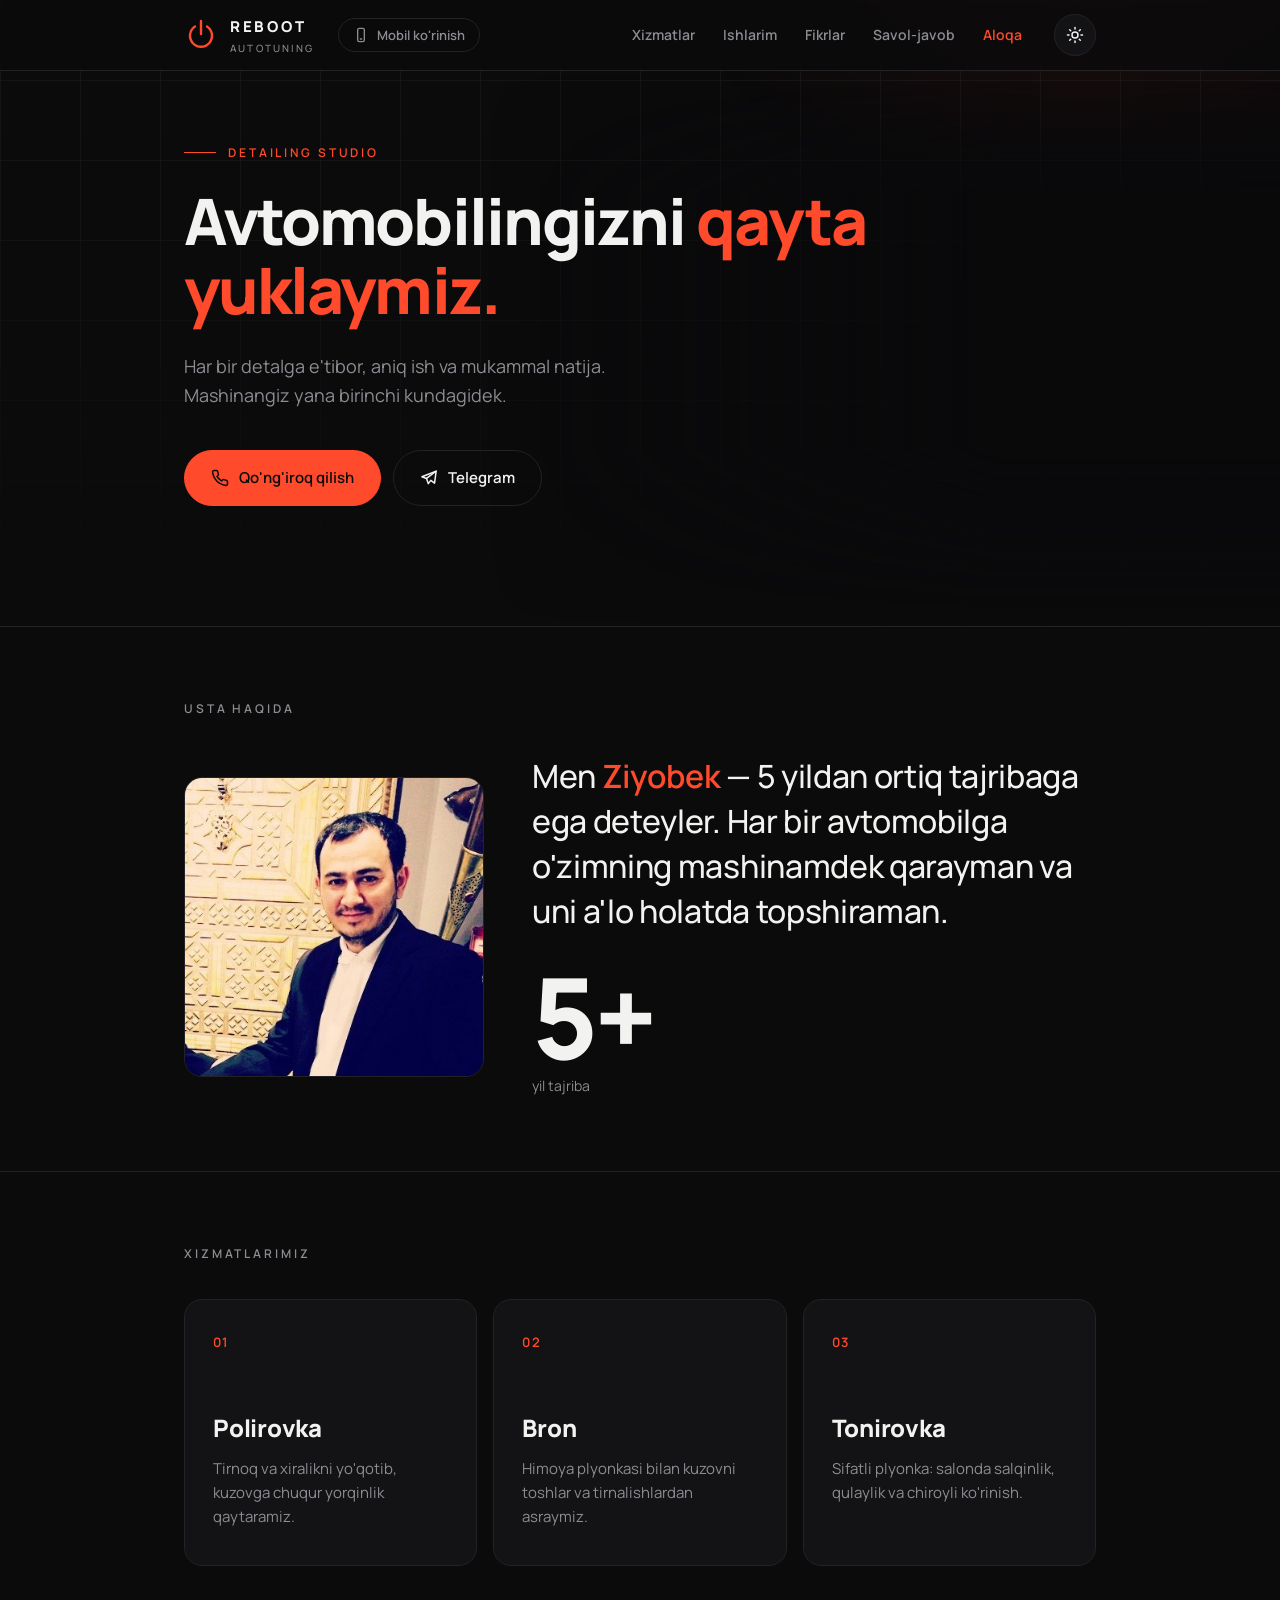
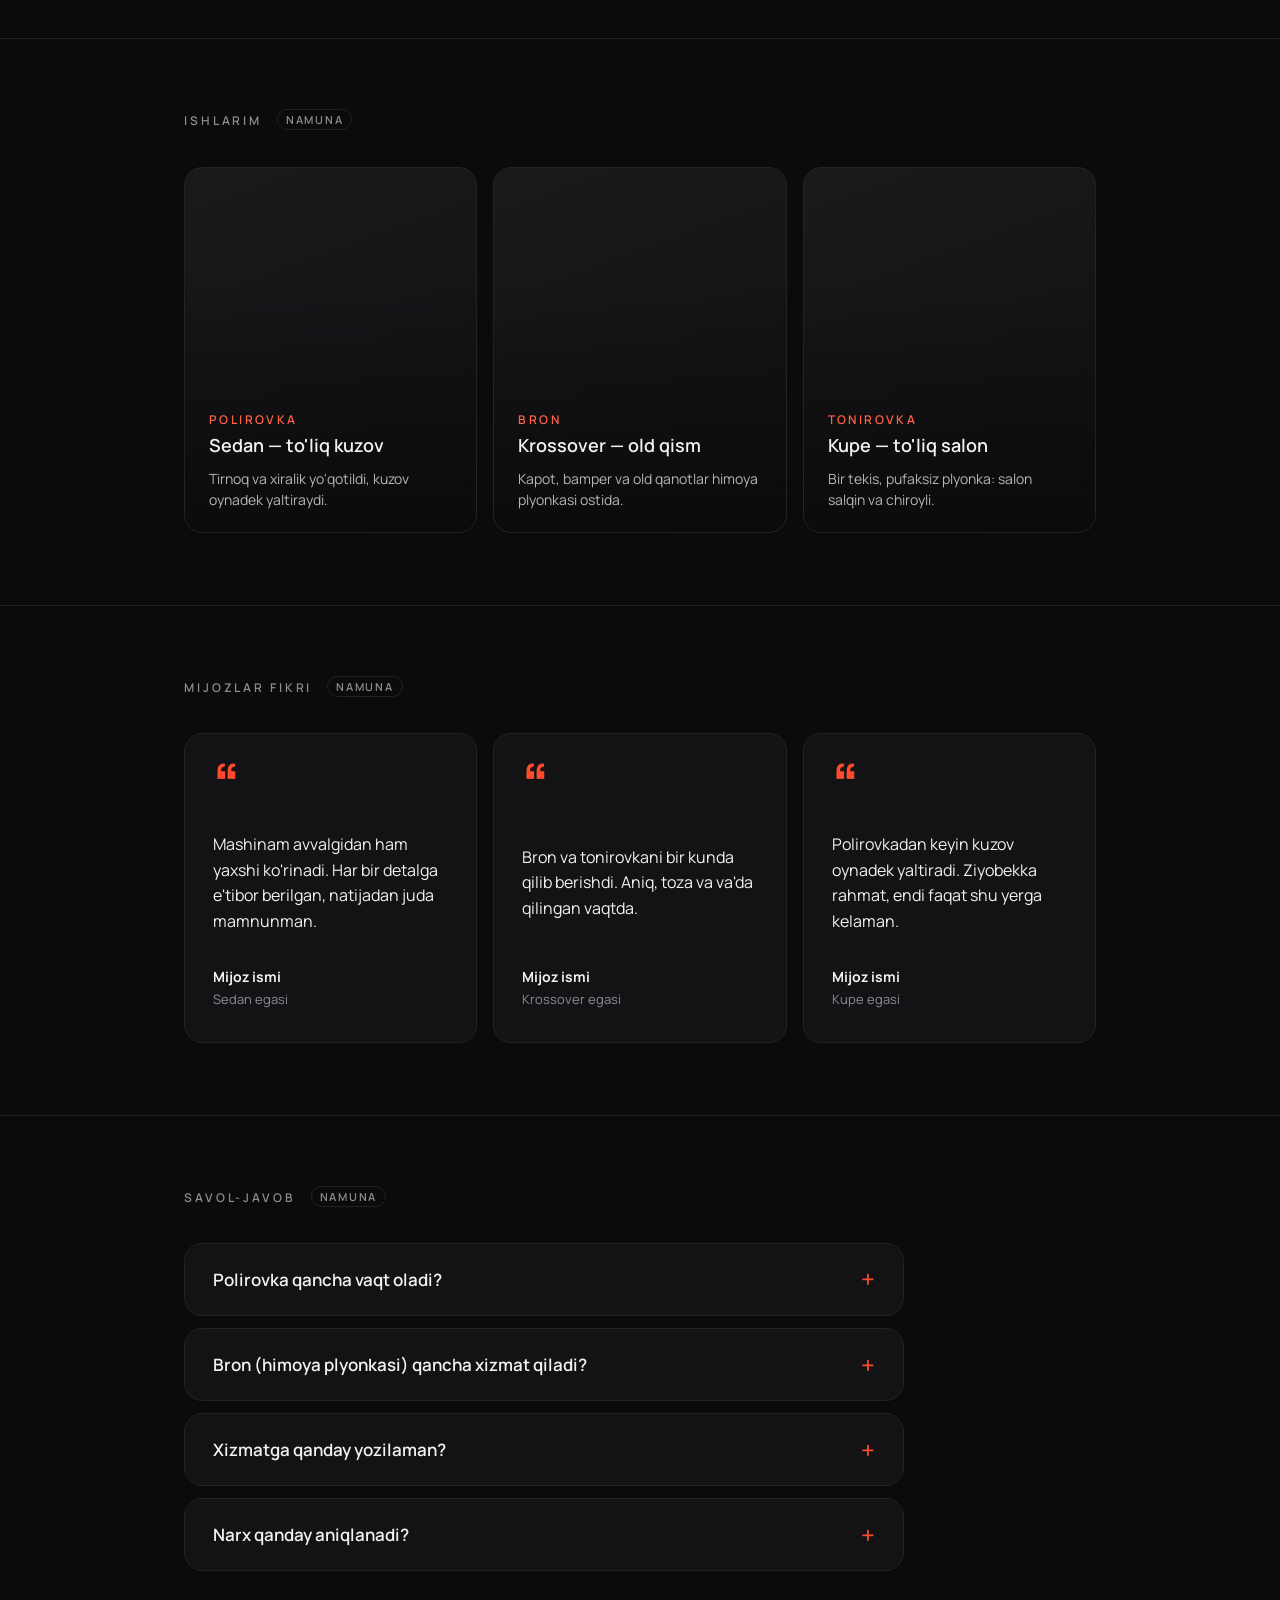
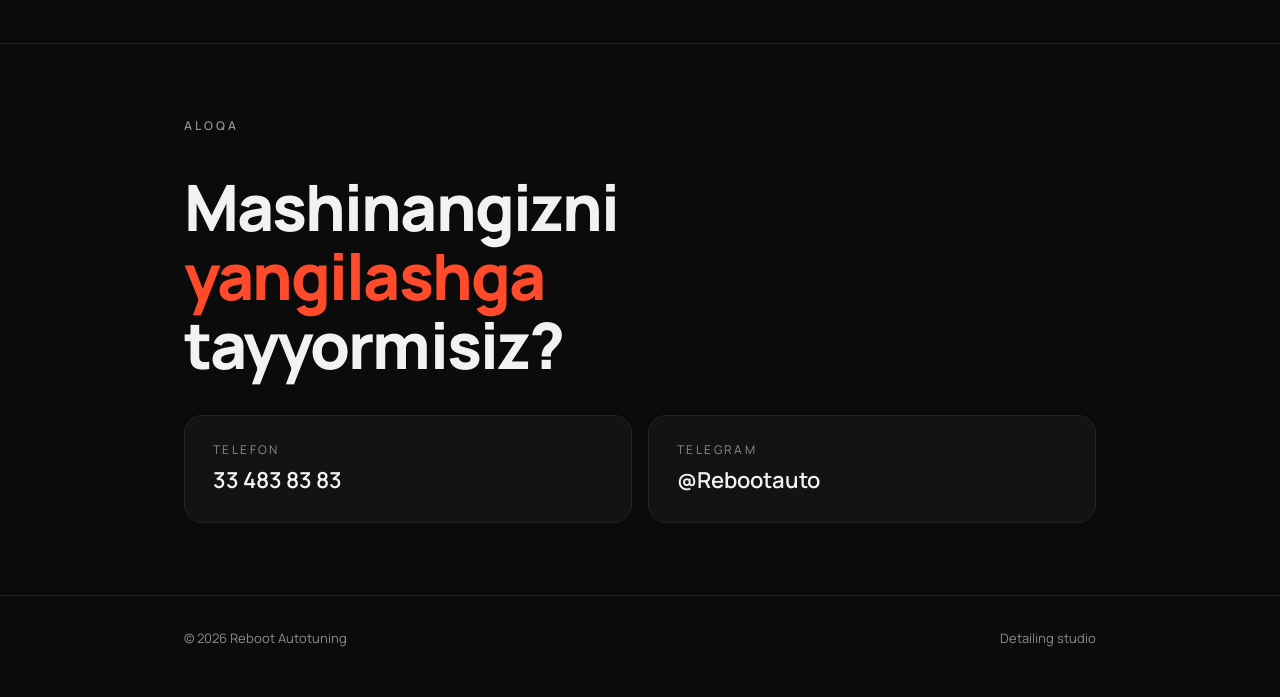
==== commit bc54f675: ""Usta haqida" bo'limiga Ziyobek rasmi qo'shildi - images/ziyobek.jpg (asl rasmdan qirqilgan, 370x370" ====
--- a/index.html
+++ b/index.html
@@ -83,9 +83,14 @@
   <section>
     <div class="wrap">
       <div class="label">Usta haqida</div>
-      <div class="about">
-        <p>Men <b>Ziyobek</b> — 5 yildan ortiq tajribaga ega deteyler. Har bir avtomobilga o'zimning mashinamdek qarayman va uni a'lo holatda topshiraman.</p>
-        <div class="stat"><strong>5+</strong><span>yil tajriba</span></div>
+      <div class="about-wrap">
+        <figure class="about-photo">
+          <img src="images/ziyobek.jpg" alt="Ziyobek — Reboot Autotuning ustasi" width="370" height="370" loading="lazy" decoding="async">
+        </figure>
+        <div class="about">
+          <p>Men <b>Ziyobek</b> — 5 yildan ortiq tajribaga ega deteyler. Har bir avtomobilga o'zimning mashinamdek qarayman va uni a'lo holatda topshiraman.</p>
+          <div class="stat"><strong>5+</strong><span>yil tajriba</span></div>
+        </div>
       </div>
     </div>
   </section>
--- a/style.css
+++ b/style.css
@@ -174,6 +174,13 @@
 .stat strong { display: block; font-size: clamp(64px, 11vw, 112px); font-weight: 800; line-height: 1; letter-spacing: -.04em; }
 .stat span { color: var(--muted); font-size: 14px; }
 
+/* usta haqida: chapda rasm, o'ngda matn va raqam */
+.about-wrap { display: grid; grid-template-columns: minmax(0, 300px) 1fr; gap: 48px; align-items: center; }
+.about-photo { aspect-ratio: 1; overflow: hidden; border-radius: 18px; border: 1px solid var(--line); background: var(--surface); }
+.about-photo img { display: block; width: 100%; height: 100%; object-fit: cover; }
+.about-wrap .about { grid-template-columns: 1fr; gap: 28px; align-items: start; }
+.about-wrap .stat { text-align: left; }
+
 /* services */
 .services { display: grid; grid-template-columns: repeat(3, 1fr); gap: 16px; }
 .card {
@@ -362,6 +369,8 @@
   .hero { padding: 40px 0 150px; }
   .car-photo { background-position: 30% 55%; opacity: .7; }
   :root[data-theme="light"] .car-photo { opacity: .28; }
+  .about-wrap { grid-template-columns: 1fr; gap: 28px; }
+  .about-photo { max-width: 320px; }
   .about { grid-template-columns: 1fr; gap: 32px; }
   .stat { text-align: left; }
   .services, .contact-list { grid-template-columns: 1fr; }
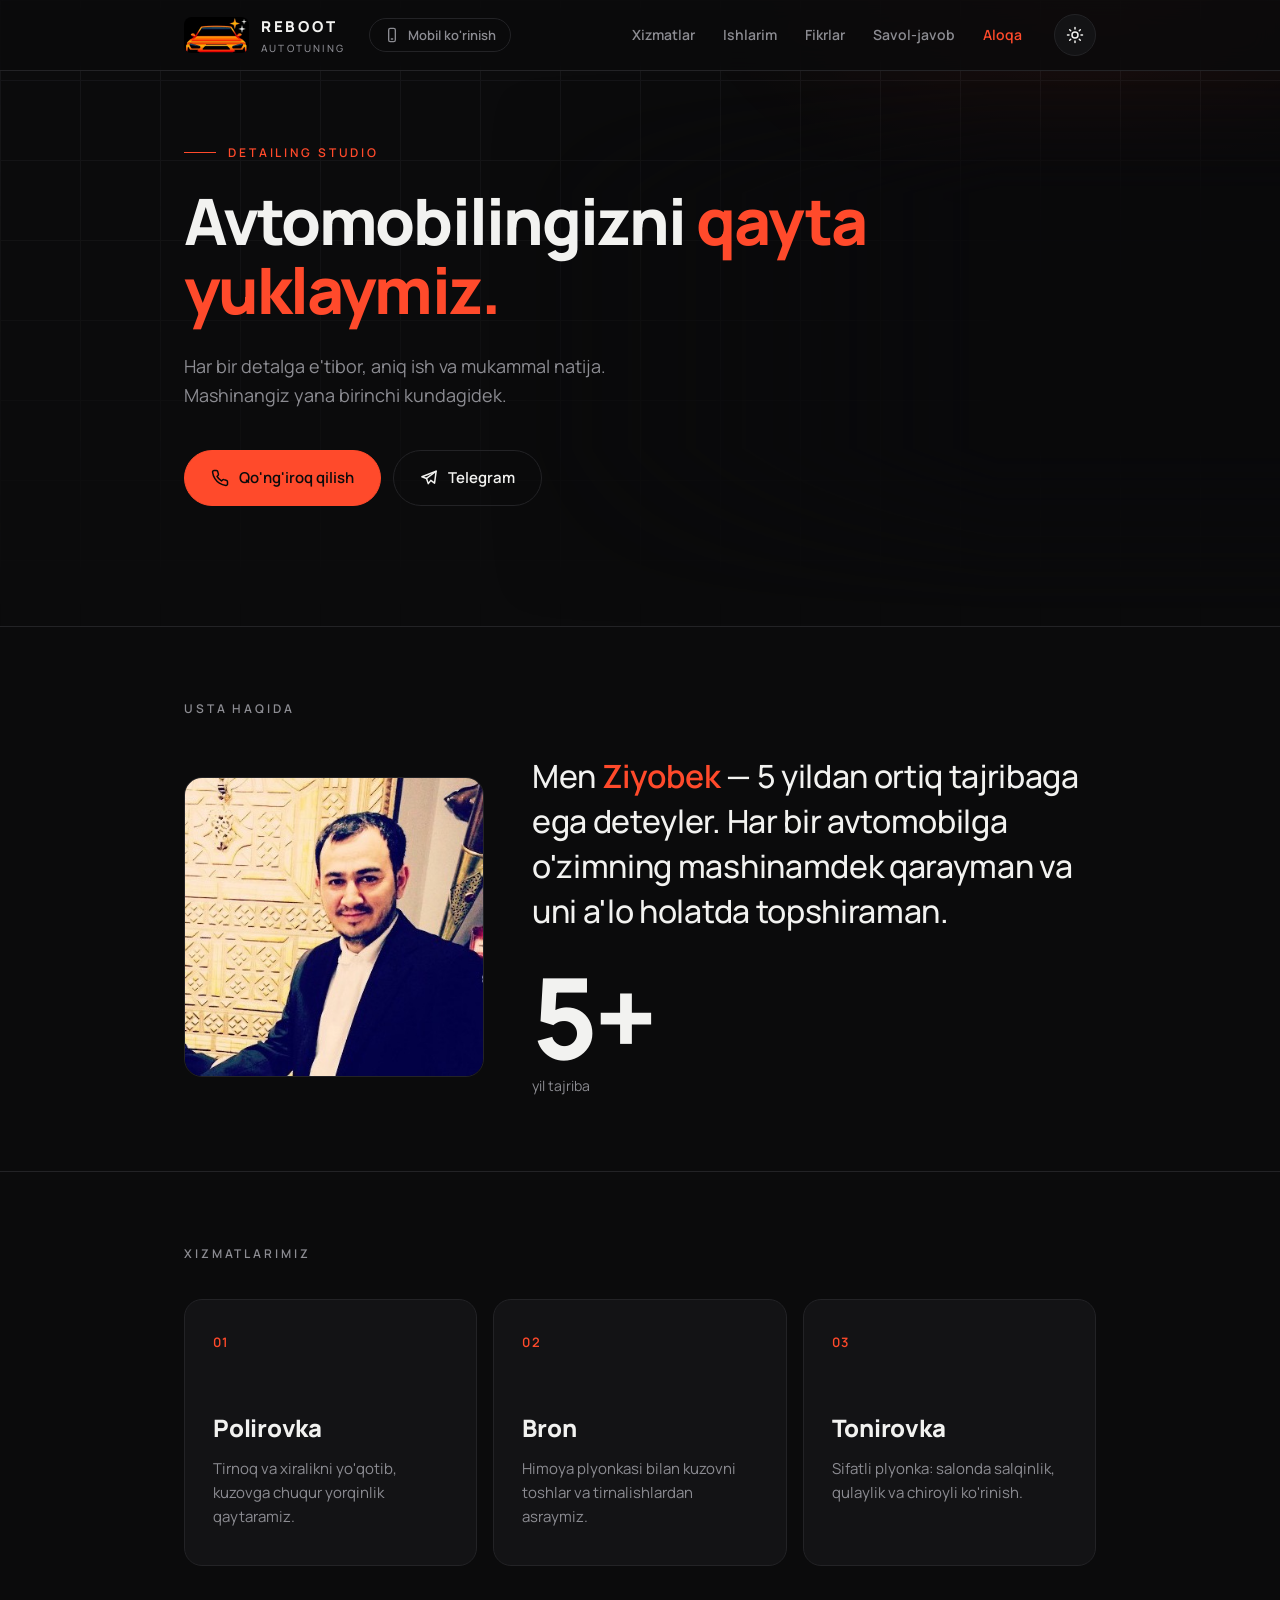
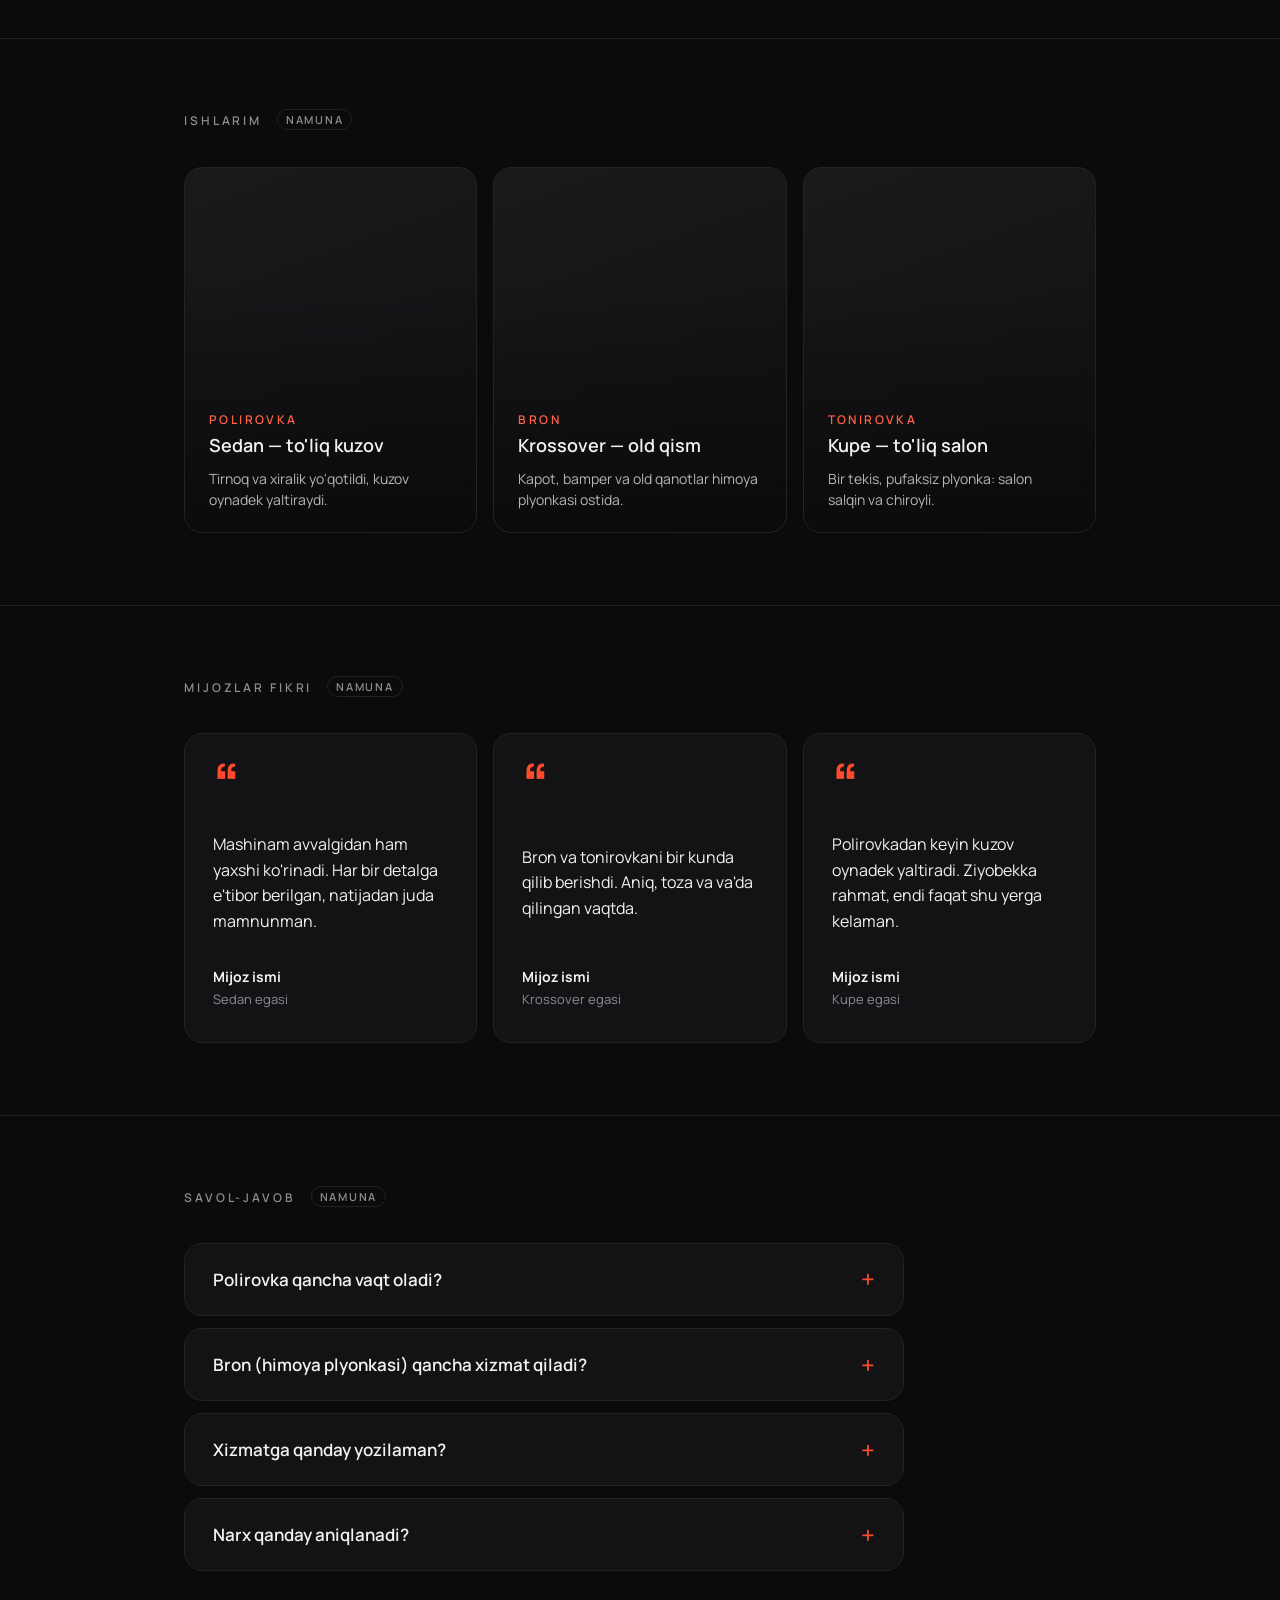
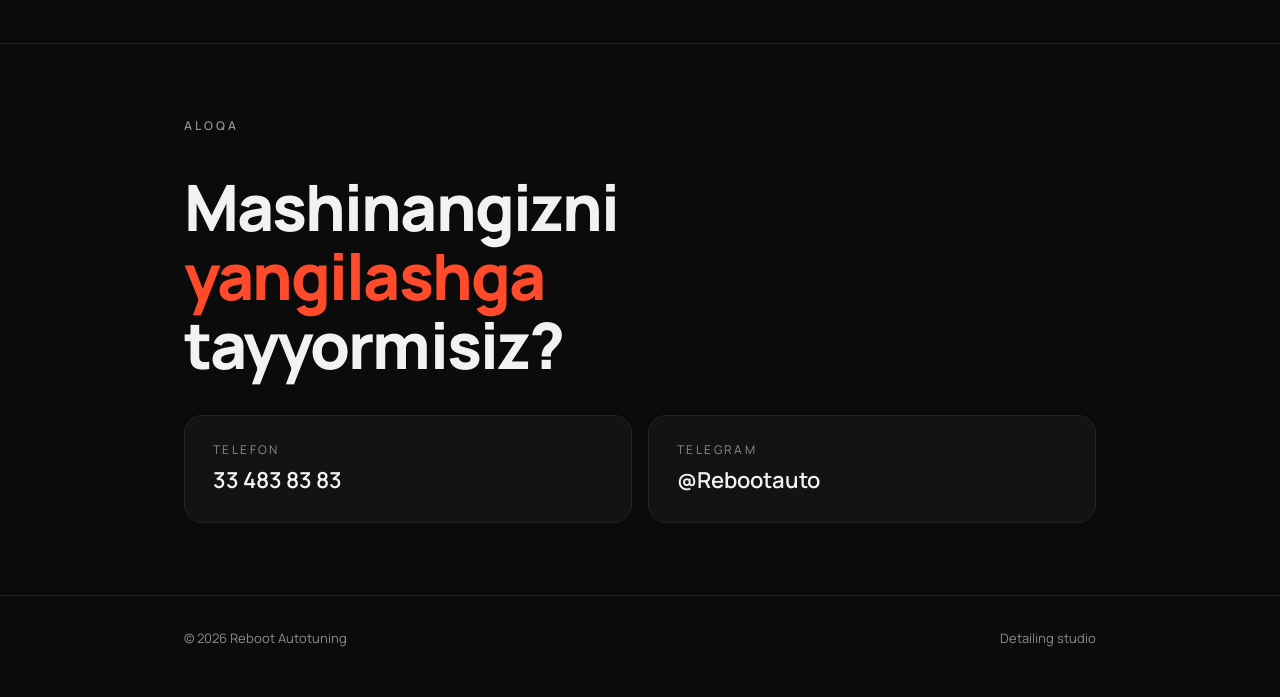
==== commit 32de8179: "Header belgisi: "power" o'rniga logotipdagi mashina - images/logo-mark.jpg: logotipdan qirqilgan mas" ====
--- a/index.html
+++ b/index.html
@@ -36,10 +36,7 @@
 
 <header>
   <div class="wrap">
-    <svg class="logo-mark" viewBox="0 0 34 34" fill="none" stroke="currentColor" stroke-width="2.4" stroke-linecap="round" aria-hidden="true">
-      <path d="M11 8.5a11 11 0 1 0 12 0"/>
-      <path d="M17 3v13"/>
-    </svg>
+    <img class="logo-mark" src="images/logo-mark.jpg" alt="" width="65" height="36">
     <div class="logo-text">REBOOT<small>AUTOTUNING</small></div>
     <!-- Mobil ko'rinish tugmasi: faqat keng ekranda ko'rinadi, saytni telefon oynasida ochadi -->
     <button class="mv-open" id="mv-open" type="button" aria-haspopup="dialog" aria-controls="mv-modal">
--- a/style.css
+++ b/style.css
@@ -92,7 +92,7 @@
 
 /* bo'limga o'tganda sarlavha menyu ostida qolib ketmasin */
 section[id] { scroll-margin-top: 72px; }
-.logo-mark { width: 34px; height: 34px; flex: none; color: var(--accent); }
+.logo-mark { display: block; width: auto; height: 36px; flex: none; border-radius: 8px; }
 .logo-text { font-weight: 800; letter-spacing: .18em; font-size: 15px; }
 .logo-text small {
   display: block; font-weight: 500; letter-spacing: .22em;
@@ -352,7 +352,7 @@
 @media (max-width: 720px) {
   header { padding: 8px 0 2px; }
   header .wrap { flex-wrap: wrap; row-gap: 0; }
-  .logo-mark { width: 30px; height: 30px; }
+  .logo-mark { height: 30px; }
   .theme-toggle, .nav + .theme-toggle { margin-left: auto; width: 36px; height: 36px; }
   .theme-toggle svg { width: 16px; height: 16px; }
   /* menyu logotip ostida alohida qator, gorizontal siljiydi; o'ng chetdagi xiralik "yana bor" deb bildiradi */
